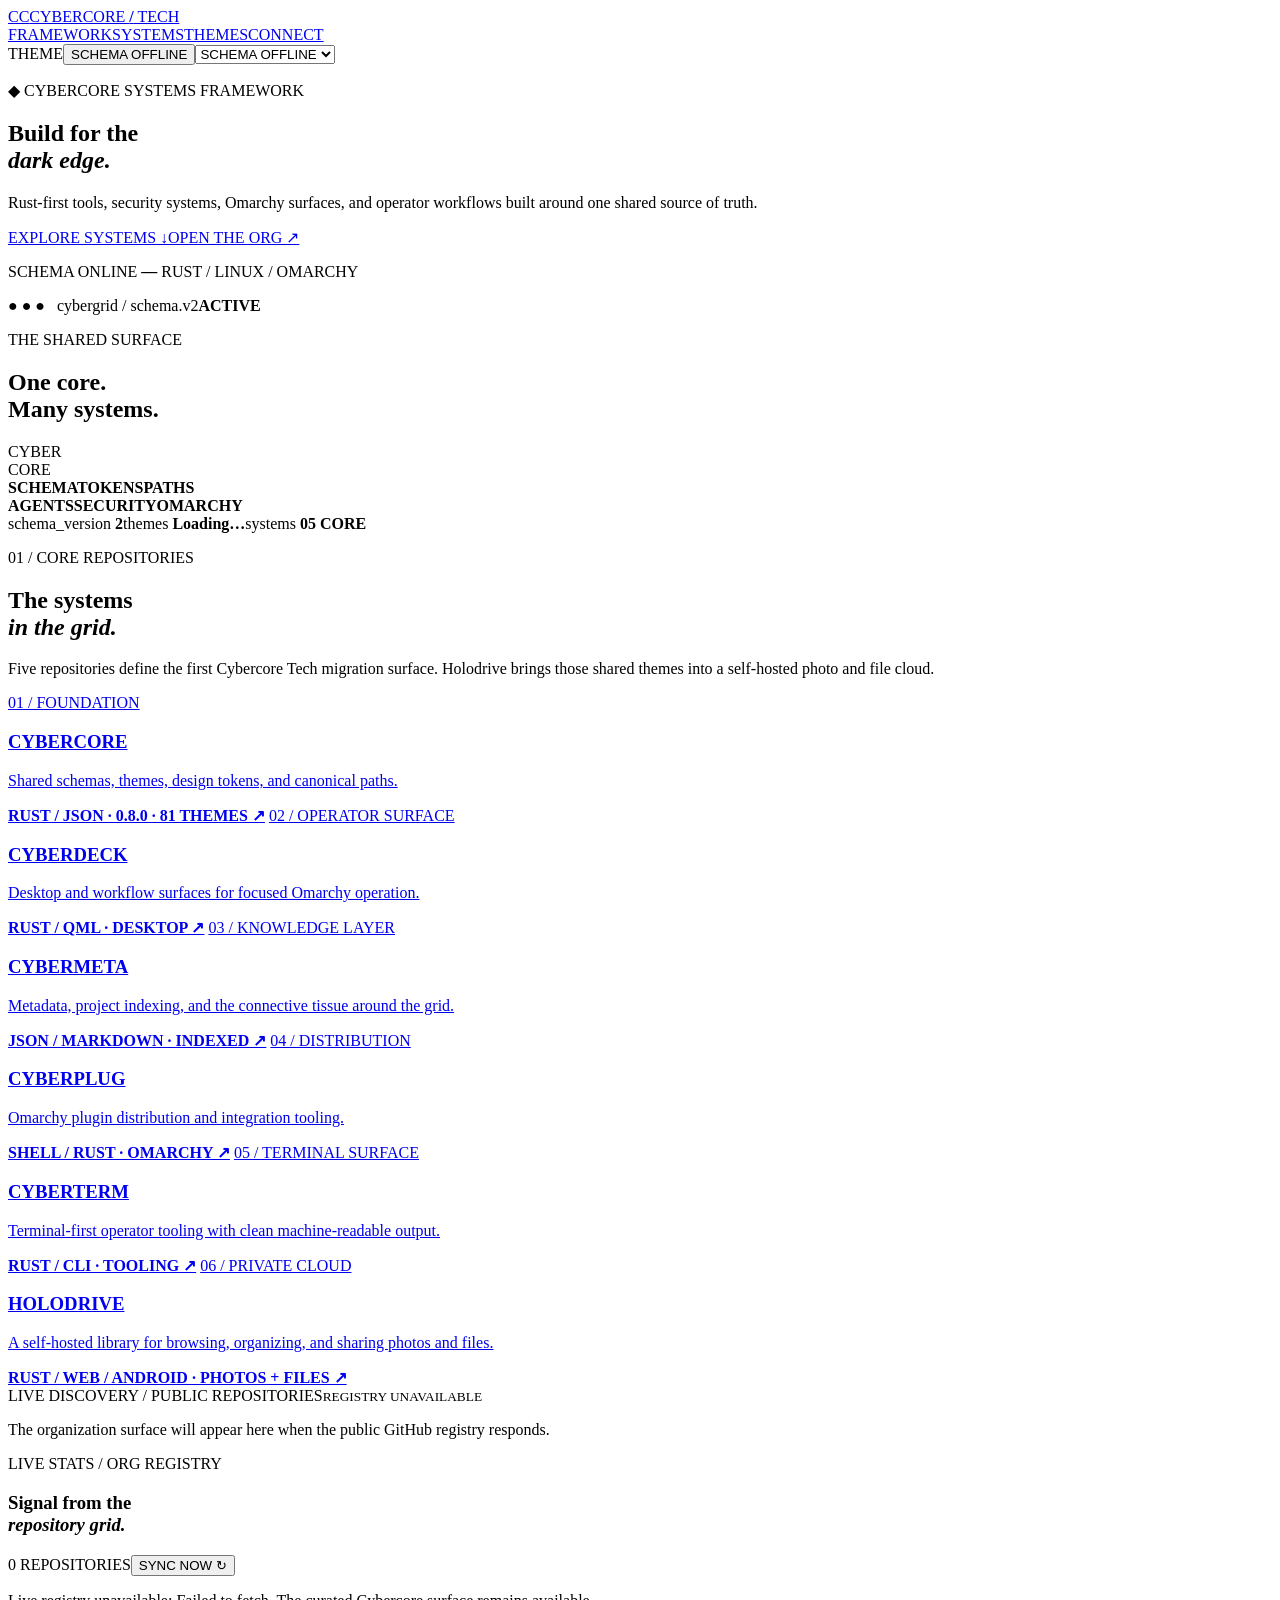
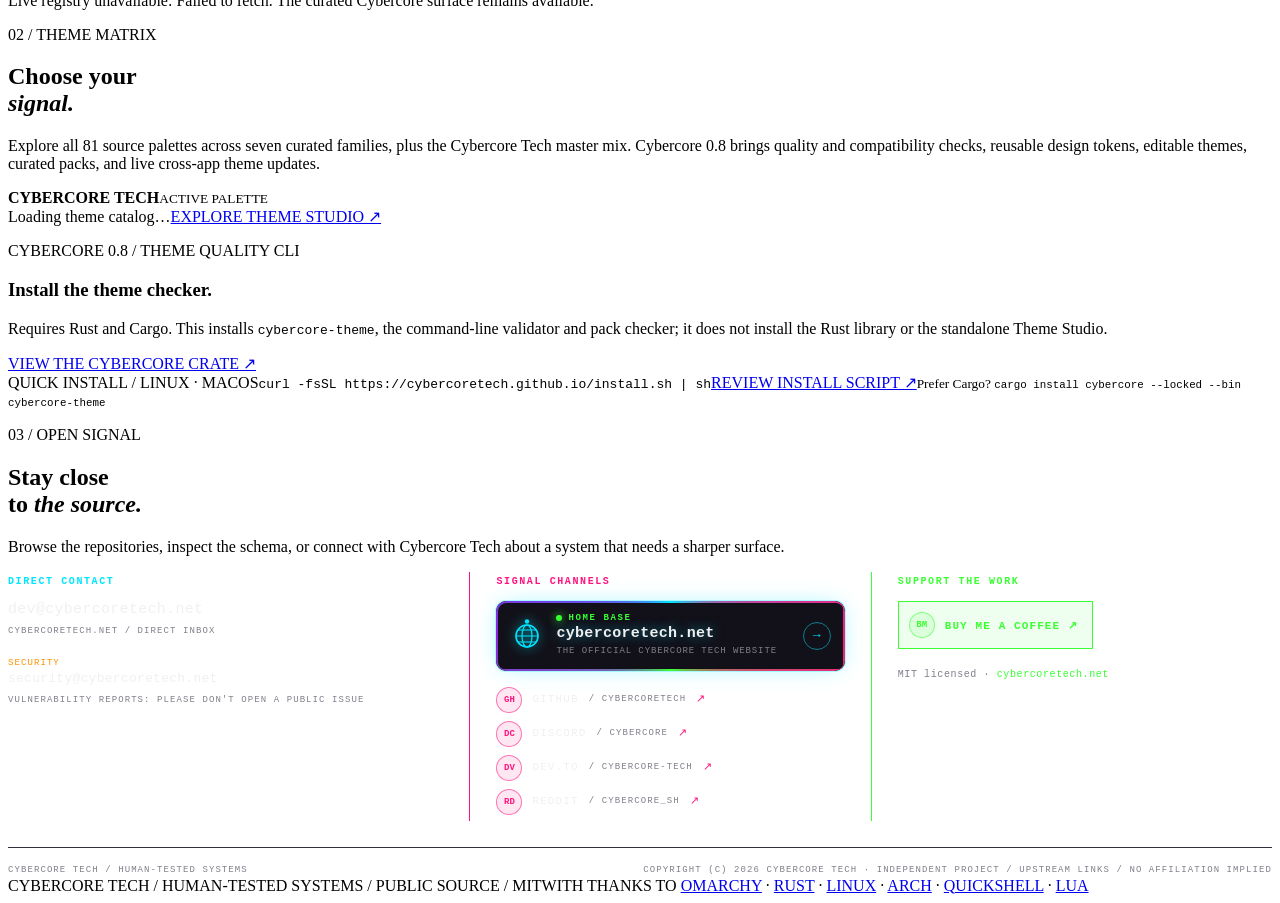
==== index.html @ abf35bf2 "fix: update landing page links for Cybercore org" ====
<!doctype html>
<html lang="en" data-theme="cybercore-tech">
<head>
  <meta charset="utf-8">
  <meta name="viewport" content="width=device-width,initial-scale=1">
  <meta name="description" content="Cybercore Tech — schema-driven systems for the dark edge.">
  <title>Cybercore Tech — Systems for the dark edge</title>
  <link rel="stylesheet" href="styles.css">
</head>
<body>
  <header class="site-header">
    <a class="brand" href="#top" data-brand-phase="0" aria-label="Cybercore Tech home"><span class="brand-emblem">CC</span><span class="brand-name">CYBERCORE <b>/</b> TECH</span></a>
    <nav class="main-nav" aria-label="Primary navigation"><a href="#framework">FRAMEWORK</a><a href="#systems">SYSTEMS</a><a href="#themes">THEMES</a><a href="#connect">CONNECT</a></nav>
    <div class="theme-picker"><span class="theme-label">THEME</span><button id="themeButton" class="theme-button" type="button" aria-haspopup="listbox" aria-expanded="false" aria-controls="themeMenu">LOADING THEMES…</button><div id="themeMenu" class="theme-menu" role="listbox" aria-label="Choose a Cybercore theme" hidden></div><select id="themeSelect" aria-hidden="true" tabindex="-1"><option>LOADING THEMES…</option></select></div>
  </header>

  <main id="top">
    <section class="hero" id="framework">
      <div class="hero-copy"><p class="eyebrow">◆ CYBERCORE SYSTEMS FRAMEWORK</p><h1>Build for the<br><em>dark edge.</em></h1><p class="lede">Rust-first tools, security systems, Omarchy surfaces, and operator workflows built around one shared source of truth.</p><div class="actions"><a class="button primary" href="#systems">EXPLORE SYSTEMS ↓</a><a class="button" href="https://github.com/cybercoretech" target="_blank" rel="noreferrer">OPEN THE ORG ↗</a></div><p class="signal"><i></i> SCHEMA ONLINE <b>—</b> RUST / LINUX / OMARCHY</p></div>
      <div class="console"><div class="console-head"><span>● ● ● &nbsp; cybergrid / schema.v2</span><strong>ACTIVE</strong></div><div class="console-body"><p class="console-kicker">THE SHARED SURFACE</p><h2>One core.<br><span>Many systems.</span></h2><div class="graph"><div class="core">CYBER<br>CORE</div><div class="nodes"><b>SCHEMA</b><b>TOKENS</b><b>PATHS</b></div><div class="nodes pink"><b>AGENTS</b><b>SECURITY</b><b>OMARCHY</b></div></div><div class="console-foot"><span>schema_version <b id="schemaVersion">2</b></span><span>themes <b id="themeCount">Loading…</b></span><span>systems <b>05 CORE</b></span></div></div></div>
    </section>

    <section class="section" id="systems"><div class="section-head"><p class="eyebrow">01 / CORE REPOSITORIES</p><h2>The systems<br><em>in the grid.</em></h2><p>Five repositories define the first Cybercore Tech migration surface. Holodrive brings those shared themes into a self-hosted photo and file cloud.</p></div><div class="repo-grid">
      <a class="repo cyan" href="https://github.com/cybercoretech/cybercore" target="_blank" rel="noreferrer"><span>01 / FOUNDATION</span><h3>CYBERCORE</h3><p>Shared schemas, themes, design tokens, and canonical paths.</p><b>RUST / JSON · 0.8.0 · 81 THEMES ↗</b></a>
      <a class="repo pink" href="https://github.com/cybercoretech/cyberdeck" target="_blank" rel="noreferrer"><span>02 / OPERATOR SURFACE</span><h3>CYBERDECK</h3><p>Desktop and workflow surfaces for focused Omarchy operation.</p><b>RUST / QML · DESKTOP ↗</b></a>
      <a class="repo acid" href="https://github.com/cybercoretech/cybermeta" target="_blank" rel="noreferrer"><span>03 / KNOWLEDGE LAYER</span><h3>CYBERMETA</h3><p>Metadata, project indexing, and the connective tissue around the grid.</p><b>JSON / MARKDOWN · INDEXED ↗</b></a>
      <a class="repo orange" href="https://github.com/cybercoretech/cyberplug" target="_blank" rel="noreferrer"><span>04 / DISTRIBUTION</span><h3>CYBERPLUG</h3><p>Omarchy plugin distribution and integration tooling.</p><b>SHELL / RUST · OMARCHY ↗</b></a>
      <a class="repo purple" href="https://github.com/cybercoretech/cyberterm" target="_blank" rel="noreferrer"><span>05 / TERMINAL SURFACE</span><h3>CYBERTERM</h3><p>Terminal-first operator tooling with clean machine-readable output.</p><b>RUST / CLI · TOOLING ↗</b></a>
      <a class="repo cyan" href="holodrive/"><span>06 / PRIVATE CLOUD</span><h3>HOLODRIVE</h3><p>A self-hosted library for browsing, organizing, and sharing photos and files.</p><b>RUST / WEB / ANDROID · PHOTOS + FILES ↗</b></a>
    </div><div class="discovered-wrap"><div class="live-title"><span><i class="live-dot"></i> LIVE DISCOVERY / PUBLIC REPOSITORIES</span><small id="repoSyncStatus">WAITING FOR FIRST SYNC</small></div><div class="discovered-grid" id="discoveredRepos"><p class="live-empty">The organization surface will appear here when the public GitHub registry responds.</p></div></div><div class="live-stats-panel"><div class="live-panel-head"><div><p class="eyebrow">LIVE STATS / ORG REGISTRY</p><h3>Signal from the<br><em>repository grid.</em></h3></div><div class="live-actions"><span id="repoCount">0 REPOSITORIES</span><button id="refreshRepos" type="button">SYNC NOW ↻</button></div></div><div class="live-stat-grid" id="liveStats"><p class="live-empty">Connecting to the Cybercore Tech repository registry…</p></div></div></section>

    <section class="section theme-section" id="themes"><div class="section-head"><p class="eyebrow">02 / THEME MATRIX</p><h2>Choose your<br><em>signal.</em></h2><p>Explore all 81 source palettes across seven curated families, plus the Cybercore Tech master mix. Cybercore 0.8 brings quality and compatibility checks, reusable design tokens, editable themes, curated packs, and live cross-app theme updates.</p></div><div class="theme-panel"><div><strong id="activeTheme">CYBERCORE TECH</strong><small>ACTIVE PALETTE</small></div><div class="swatches" id="swatches"></div><span class="theme-count" id="themeSummary">Loading theme catalog…</span><a class="button" href="https://github.com/cybercoretech/cybercore/tree/main/theme-studio" target="_blank" rel="noreferrer">EXPLORE THEME STUDIO ↗</a></div><div class="install-panel"><div class="install-copy"><p class="eyebrow">CYBERCORE 0.8 / THEME QUALITY CLI</p><h3>Install the theme checker.</h3><p>Requires Rust and Cargo. This installs <code>cybercore-theme</code>, the command-line validator and pack checker; it does not install the Rust library or the standalone Theme Studio.</p><a href="https://crates.io/crates/cybercore" target="_blank" rel="noreferrer">VIEW THE CYBERCORE CRATE ↗</a></div><div class="install-command"><span>QUICK INSTALL / LINUX · MACOS</span><code>curl -fsSL https://cybercoretech.github.io/install.sh | sh</code><a href="install.sh">REVIEW INSTALL SCRIPT ↗</a><small>Prefer Cargo? <code>cargo install cybercore --locked --bin cybercore-theme</code></small></div></div></section>

    <section class="section connect" id="connect"><div><p class="eyebrow">03 / OPEN SIGNAL</p><h2>Stay close<br>to <em>the source.</em></h2><p>Browse the repositories, inspect the schema, or connect with Cybercore Tech about a system that needs a sharper surface.</p></div><cybercore-contact class="contact-block"><a href="mailto:dev@cybercoretech.net">dev@cybercoretech.net</a></cybercore-contact></section>
  </main>
  <footer><span>CYBERCORE TECH / HUMAN-TESTED SYSTEMS / PUBLIC SOURCE / MIT</span><span class="thanks-links">WITH THANKS TO <a href="https://omarchy.org/">OMARCHY</a> · <a href="https://www.rust-lang.org/">RUST</a> · <a href="https://www.kernel.org/">LINUX</a> · <a href="https://archlinux.org/">ARCH</a> · <a href="https://quickshell.org/">QUICKSHELL</a> · <a href="https://www.lua.org/">LUA</a></span></footer>
  <script src="app.js"></script>
  <script type="module" src="kit/contact.js"></script>
</body>
</html>
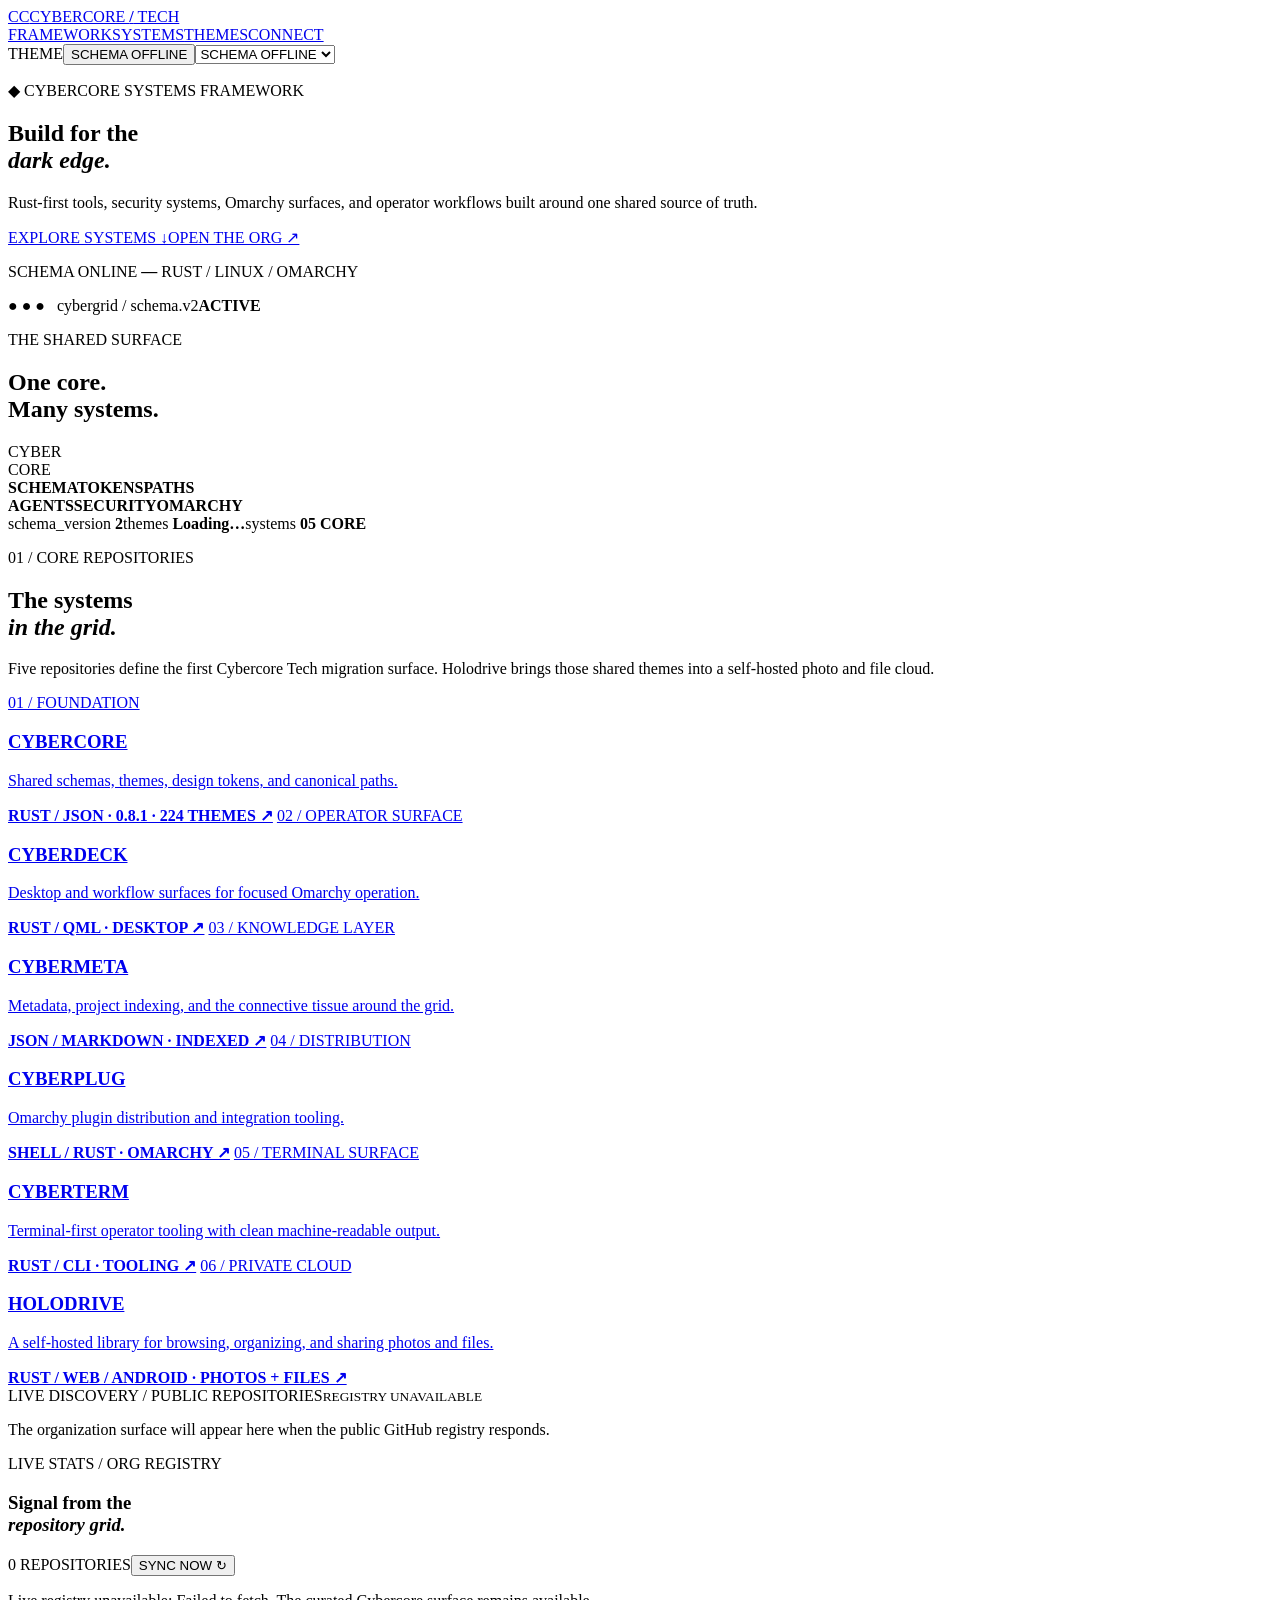
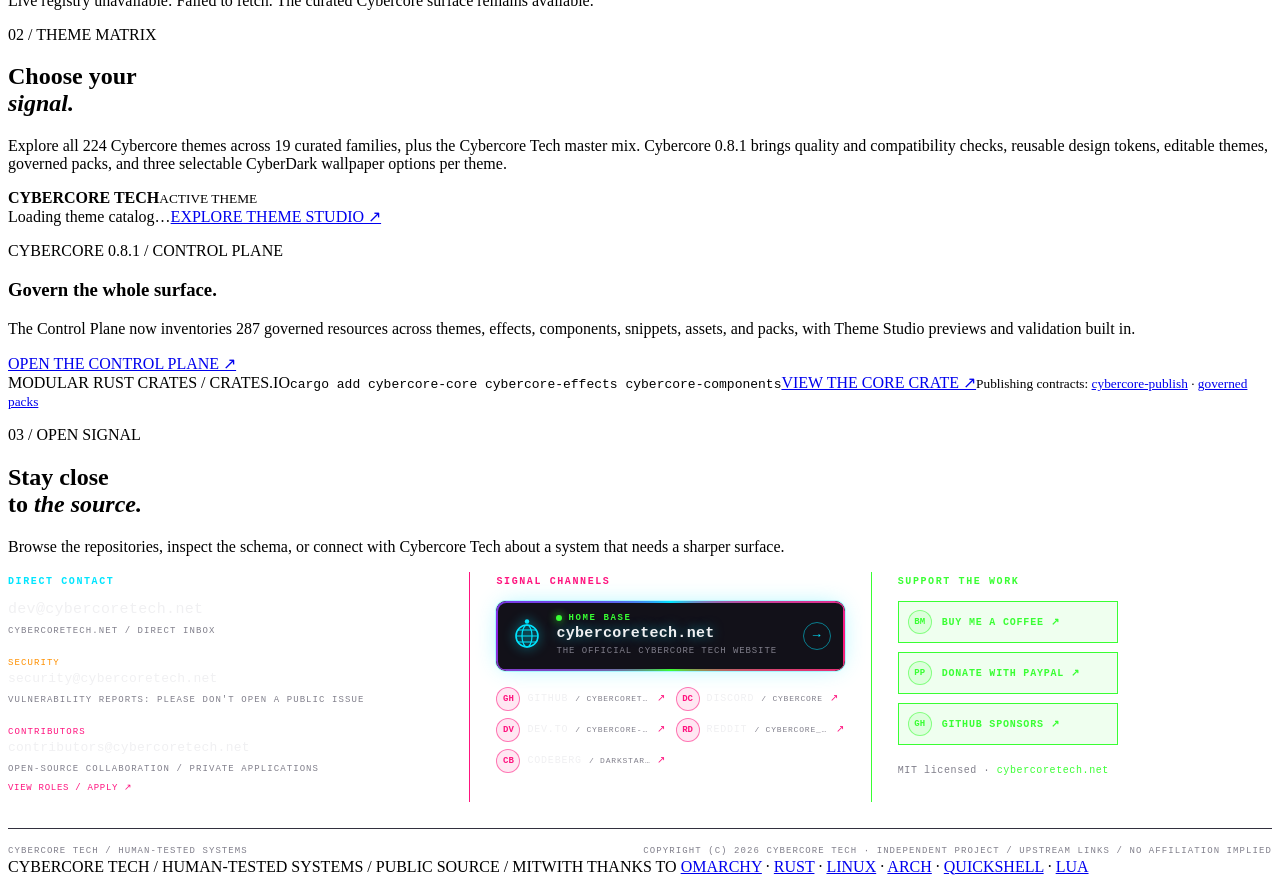
==== commit 63ca6070: "feat: publish 224-theme control plane registry Co-authored-by: Copilot <223556219+Copilot@github.com" ====
--- a/index.html
+++ b/index.html
@@ -21,7 +21,7 @@
     </section>
 
     <section class="section" id="systems"><div class="section-head"><p class="eyebrow">01 / CORE REPOSITORIES</p><h2>The systems<br><em>in the grid.</em></h2><p>Five repositories define the first Cybercore Tech migration surface. Holodrive brings those shared themes into a self-hosted photo and file cloud.</p></div><div class="repo-grid">
-      <a class="repo cyan" href="https://github.com/cybercoretech/cybercore" target="_blank" rel="noreferrer"><span>01 / FOUNDATION</span><h3>CYBERCORE</h3><p>Shared schemas, themes, design tokens, and canonical paths.</p><b>RUST / JSON · 0.8.0 · 81 THEMES ↗</b></a>
+      <a class="repo cyan" href="https://github.com/cybercoretech/cybercore" target="_blank" rel="noreferrer"><span>01 / FOUNDATION</span><h3>CYBERCORE</h3><p>Shared schemas, themes, design tokens, and canonical paths.</p><b>RUST / JSON · 0.8.1 · 224 THEMES ↗</b></a>
       <a class="repo pink" href="https://github.com/cybercoretech/cyberdeck" target="_blank" rel="noreferrer"><span>02 / OPERATOR SURFACE</span><h3>CYBERDECK</h3><p>Desktop and workflow surfaces for focused Omarchy operation.</p><b>RUST / QML · DESKTOP ↗</b></a>
       <a class="repo acid" href="https://github.com/cybercoretech/cybermeta" target="_blank" rel="noreferrer"><span>03 / KNOWLEDGE LAYER</span><h3>CYBERMETA</h3><p>Metadata, project indexing, and the connective tissue around the grid.</p><b>JSON / MARKDOWN · INDEXED ↗</b></a>
       <a class="repo orange" href="https://github.com/cybercoretech/cyberplug" target="_blank" rel="noreferrer"><span>04 / DISTRIBUTION</span><h3>CYBERPLUG</h3><p>Omarchy plugin distribution and integration tooling.</p><b>SHELL / RUST · OMARCHY ↗</b></a>
@@ -29,7 +29,7 @@
       <a class="repo cyan" href="holodrive/"><span>06 / PRIVATE CLOUD</span><h3>HOLODRIVE</h3><p>A self-hosted library for browsing, organizing, and sharing photos and files.</p><b>RUST / WEB / ANDROID · PHOTOS + FILES ↗</b></a>
     </div><div class="discovered-wrap"><div class="live-title"><span><i class="live-dot"></i> LIVE DISCOVERY / PUBLIC REPOSITORIES</span><small id="repoSyncStatus">WAITING FOR FIRST SYNC</small></div><div class="discovered-grid" id="discoveredRepos"><p class="live-empty">The organization surface will appear here when the public GitHub registry responds.</p></div></div><div class="live-stats-panel"><div class="live-panel-head"><div><p class="eyebrow">LIVE STATS / ORG REGISTRY</p><h3>Signal from the<br><em>repository grid.</em></h3></div><div class="live-actions"><span id="repoCount">0 REPOSITORIES</span><button id="refreshRepos" type="button">SYNC NOW ↻</button></div></div><div class="live-stat-grid" id="liveStats"><p class="live-empty">Connecting to the Cybercore Tech repository registry…</p></div></div></section>
 
-    <section class="section theme-section" id="themes"><div class="section-head"><p class="eyebrow">02 / THEME MATRIX</p><h2>Choose your<br><em>signal.</em></h2><p>Explore all 81 source palettes across seven curated families, plus the Cybercore Tech master mix. Cybercore 0.8 brings quality and compatibility checks, reusable design tokens, editable themes, curated packs, and live cross-app theme updates.</p></div><div class="theme-panel"><div><strong id="activeTheme">CYBERCORE TECH</strong><small>ACTIVE PALETTE</small></div><div class="swatches" id="swatches"></div><span class="theme-count" id="themeSummary">Loading theme catalog…</span><a class="button" href="https://github.com/cybercoretech/cybercore/tree/main/theme-studio" target="_blank" rel="noreferrer">EXPLORE THEME STUDIO ↗</a></div><div class="install-panel"><div class="install-copy"><p class="eyebrow">CYBERCORE 0.8 / THEME QUALITY CLI</p><h3>Install the theme checker.</h3><p>Requires Rust and Cargo. This installs <code>cybercore-theme</code>, the command-line validator and pack checker; it does not install the Rust library or the standalone Theme Studio.</p><a href="https://crates.io/crates/cybercore" target="_blank" rel="noreferrer">VIEW THE CYBERCORE CRATE ↗</a></div><div class="install-command"><span>QUICK INSTALL / LINUX · MACOS</span><code>curl -fsSL https://cybercoretech.github.io/install.sh | sh</code><a href="install.sh">REVIEW INSTALL SCRIPT ↗</a><small>Prefer Cargo? <code>cargo install cybercore --locked --bin cybercore-theme</code></small></div></div></section>
+    <section class="section theme-section" id="themes"><div class="section-head"><p class="eyebrow">02 / THEME MATRIX</p><h2>Choose your<br><em>signal.</em></h2><p>Explore all 224 Cybercore themes across 19 curated families, plus the Cybercore Tech master mix. Cybercore 0.8.1 brings quality and compatibility checks, reusable design tokens, editable themes, governed packs, and three selectable CyberDark wallpaper options per theme.</p></div><div class="theme-panel"><div><strong id="activeTheme">CYBERCORE TECH</strong><small>ACTIVE THEME</small></div><div class="swatches" id="swatches"></div><span class="theme-count" id="themeSummary">Loading theme catalog…</span><a class="button" href="https://github.com/cybercoretech/cybercore/tree/main/theme-studio" target="_blank" rel="noreferrer">EXPLORE THEME STUDIO ↗</a></div><div class="install-panel"><div class="install-copy"><p class="eyebrow">CYBERCORE 0.8.1 / CONTROL PLANE</p><h3>Govern the whole surface.</h3><p>The Control Plane now inventories 287 governed resources across themes, effects, components, snippets, assets, and packs, with Theme Studio previews and validation built in.</p><a href="https://cybercoretech.github.io/cybercore/" target="_blank" rel="noreferrer">OPEN THE CONTROL PLANE ↗</a></div><div class="install-command"><span>MODULAR RUST CRATES / CRATES.IO</span><code>cargo add cybercore-core cybercore-effects cybercore-components</code><a href="https://crates.io/crates/cybercore-core">VIEW THE CORE CRATE ↗</a><small>Publishing contracts: <a href="https://crates.io/crates/cybercore-publish">cybercore-publish</a> · <a href="https://github.com/cybercoretech/cybercore/tree/main/packs">governed packs</a></small></div></div></section>
 
     <section class="section connect" id="connect"><div><p class="eyebrow">03 / OPEN SIGNAL</p><h2>Stay close<br>to <em>the source.</em></h2><p>Browse the repositories, inspect the schema, or connect with Cybercore Tech about a system that needs a sharper surface.</p></div><cybercore-contact class="contact-block"><a href="mailto:dev@cybercoretech.net">dev@cybercoretech.net</a></cybercore-contact></section>
   </main>
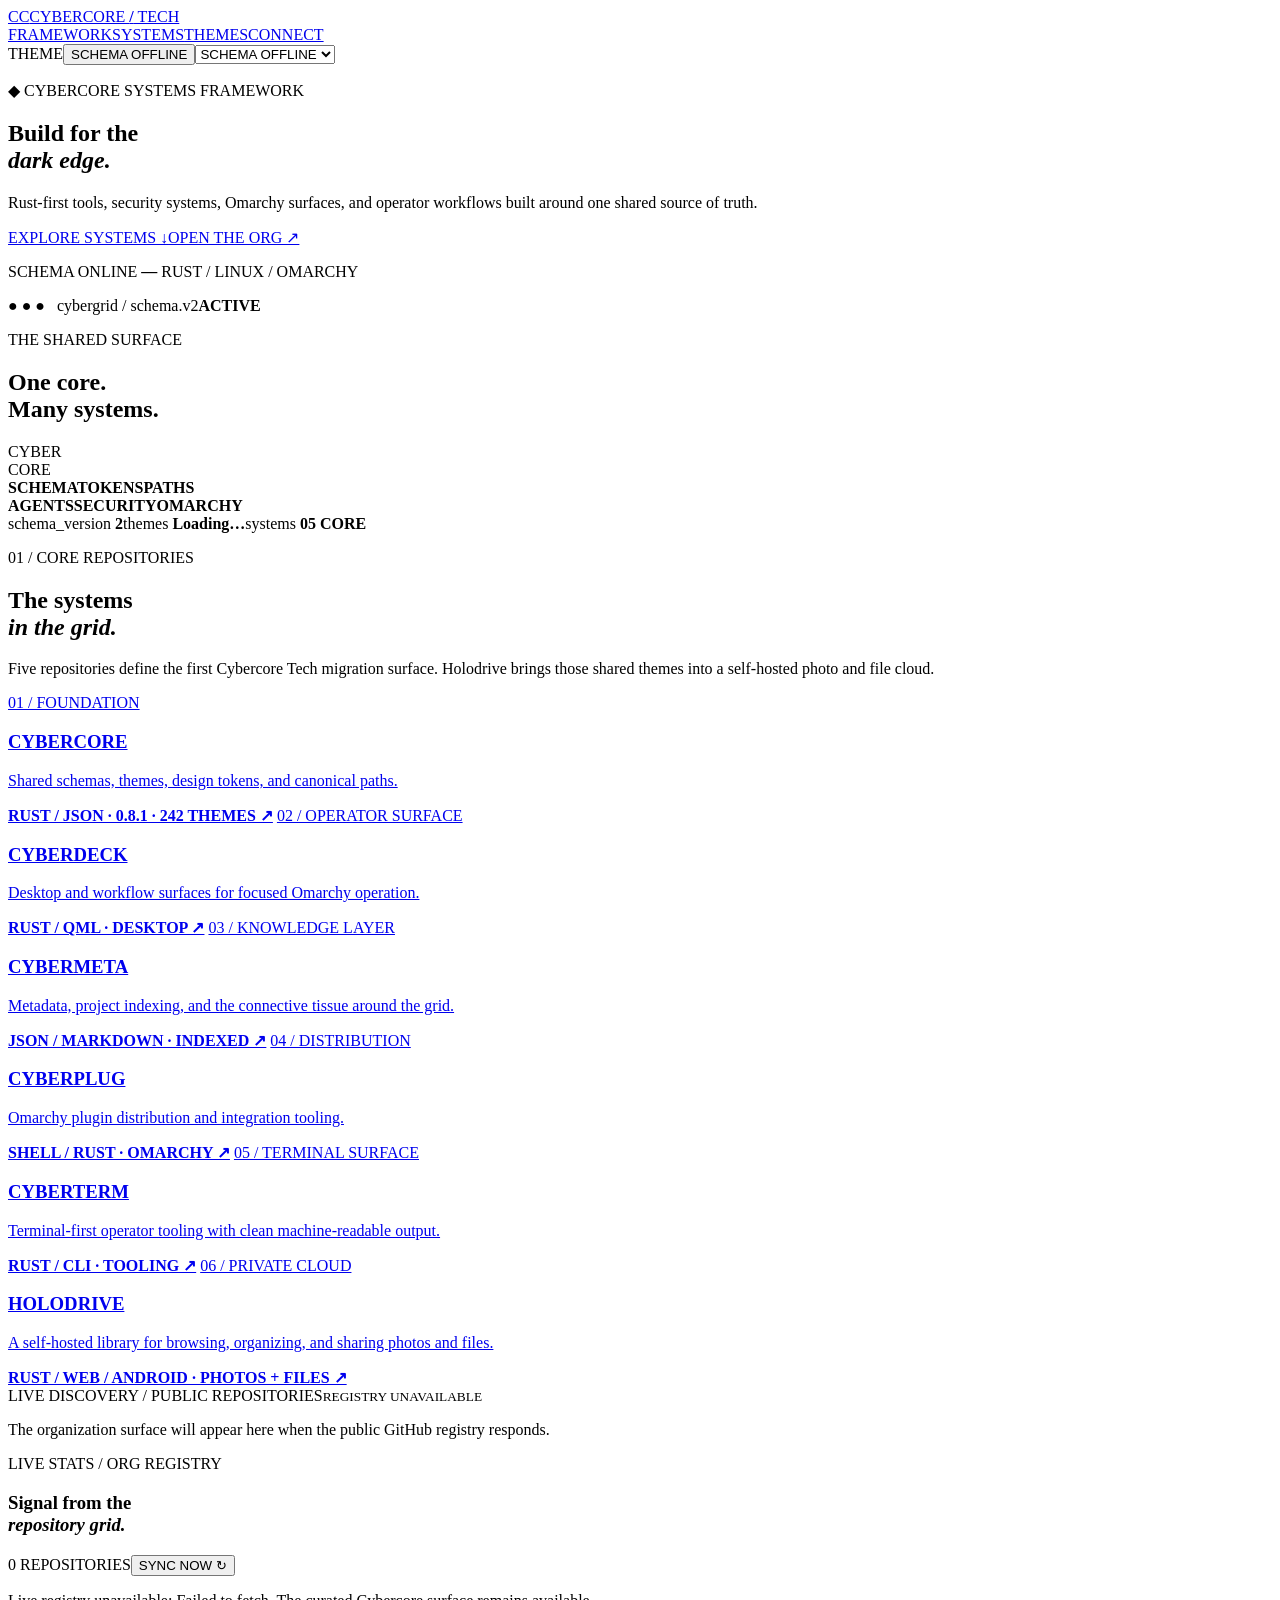
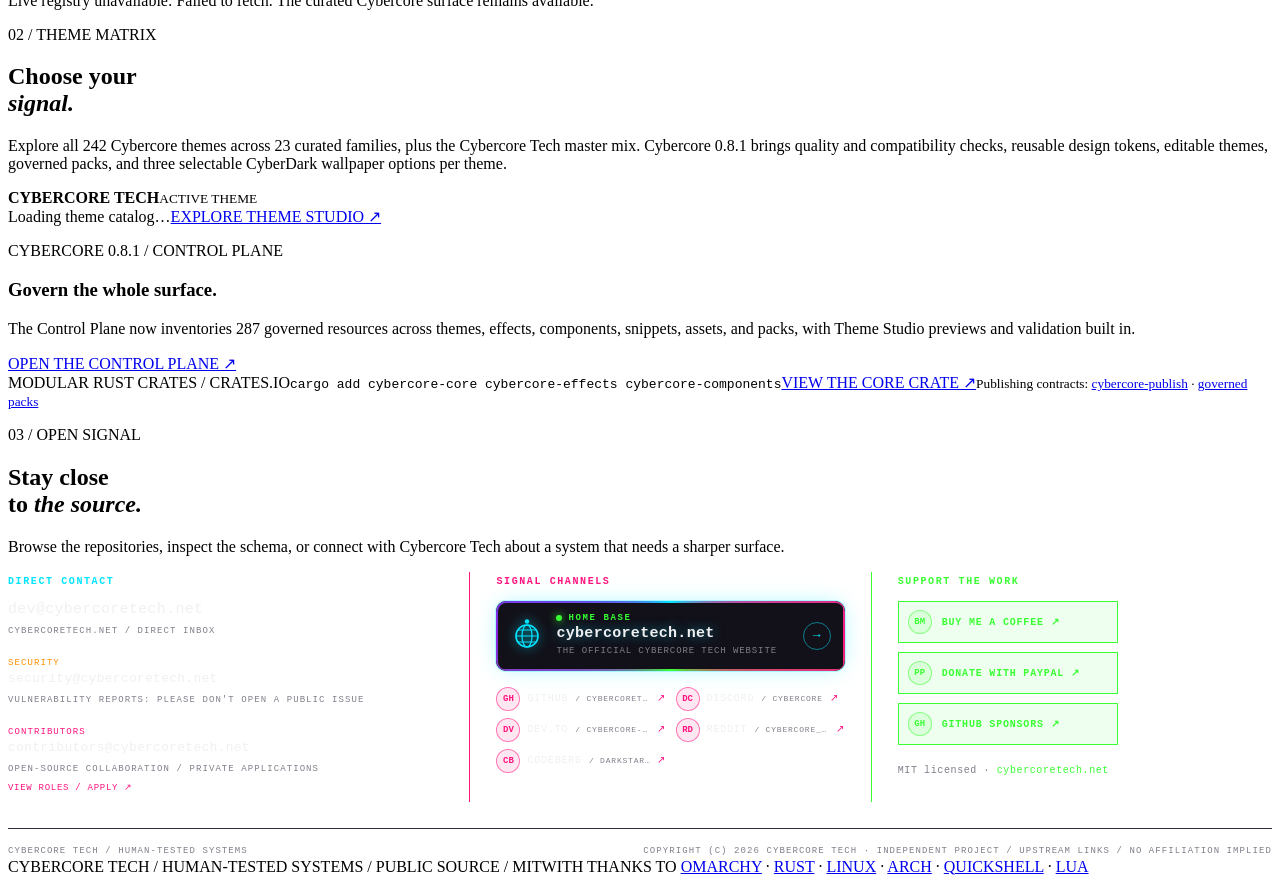
==== commit 8bd6b657: "feat: add dystopian and cyborg themes Co-authored-by: Copilot <223556219+Copilot@github.com>" ====
--- a/index.html
+++ b/index.html
@@ -21,7 +21,7 @@
     </section>
 
     <section class="section" id="systems"><div class="section-head"><p class="eyebrow">01 / CORE REPOSITORIES</p><h2>The systems<br><em>in the grid.</em></h2><p>Five repositories define the first Cybercore Tech migration surface. Holodrive brings those shared themes into a self-hosted photo and file cloud.</p></div><div class="repo-grid">
-      <a class="repo cyan" href="https://github.com/cybercoretech/cybercore" target="_blank" rel="noreferrer"><span>01 / FOUNDATION</span><h3>CYBERCORE</h3><p>Shared schemas, themes, design tokens, and canonical paths.</p><b>RUST / JSON · 0.8.1 · 224 THEMES ↗</b></a>
+      <a class="repo cyan" href="https://github.com/cybercoretech/cybercore" target="_blank" rel="noreferrer"><span>01 / FOUNDATION</span><h3>CYBERCORE</h3><p>Shared schemas, themes, design tokens, and canonical paths.</p><b>RUST / JSON · 0.8.1 · 242 THEMES ↗</b></a>
       <a class="repo pink" href="https://github.com/cybercoretech/cyberdeck" target="_blank" rel="noreferrer"><span>02 / OPERATOR SURFACE</span><h3>CYBERDECK</h3><p>Desktop and workflow surfaces for focused Omarchy operation.</p><b>RUST / QML · DESKTOP ↗</b></a>
       <a class="repo acid" href="https://github.com/cybercoretech/cybermeta" target="_blank" rel="noreferrer"><span>03 / KNOWLEDGE LAYER</span><h3>CYBERMETA</h3><p>Metadata, project indexing, and the connective tissue around the grid.</p><b>JSON / MARKDOWN · INDEXED ↗</b></a>
       <a class="repo orange" href="https://github.com/cybercoretech/cyberplug" target="_blank" rel="noreferrer"><span>04 / DISTRIBUTION</span><h3>CYBERPLUG</h3><p>Omarchy plugin distribution and integration tooling.</p><b>SHELL / RUST · OMARCHY ↗</b></a>
@@ -29,7 +29,7 @@
       <a class="repo cyan" href="holodrive/"><span>06 / PRIVATE CLOUD</span><h3>HOLODRIVE</h3><p>A self-hosted library for browsing, organizing, and sharing photos and files.</p><b>RUST / WEB / ANDROID · PHOTOS + FILES ↗</b></a>
     </div><div class="discovered-wrap"><div class="live-title"><span><i class="live-dot"></i> LIVE DISCOVERY / PUBLIC REPOSITORIES</span><small id="repoSyncStatus">WAITING FOR FIRST SYNC</small></div><div class="discovered-grid" id="discoveredRepos"><p class="live-empty">The organization surface will appear here when the public GitHub registry responds.</p></div></div><div class="live-stats-panel"><div class="live-panel-head"><div><p class="eyebrow">LIVE STATS / ORG REGISTRY</p><h3>Signal from the<br><em>repository grid.</em></h3></div><div class="live-actions"><span id="repoCount">0 REPOSITORIES</span><button id="refreshRepos" type="button">SYNC NOW ↻</button></div></div><div class="live-stat-grid" id="liveStats"><p class="live-empty">Connecting to the Cybercore Tech repository registry…</p></div></div></section>
 
-    <section class="section theme-section" id="themes"><div class="section-head"><p class="eyebrow">02 / THEME MATRIX</p><h2>Choose your<br><em>signal.</em></h2><p>Explore all 224 Cybercore themes across 19 curated families, plus the Cybercore Tech master mix. Cybercore 0.8.1 brings quality and compatibility checks, reusable design tokens, editable themes, governed packs, and three selectable CyberDark wallpaper options per theme.</p></div><div class="theme-panel"><div><strong id="activeTheme">CYBERCORE TECH</strong><small>ACTIVE THEME</small></div><div class="swatches" id="swatches"></div><span class="theme-count" id="themeSummary">Loading theme catalog…</span><a class="button" href="https://github.com/cybercoretech/cybercore/tree/main/theme-studio" target="_blank" rel="noreferrer">EXPLORE THEME STUDIO ↗</a></div><div class="install-panel"><div class="install-copy"><p class="eyebrow">CYBERCORE 0.8.1 / CONTROL PLANE</p><h3>Govern the whole surface.</h3><p>The Control Plane now inventories 287 governed resources across themes, effects, components, snippets, assets, and packs, with Theme Studio previews and validation built in.</p><a href="https://cybercoretech.github.io/cybercore/" target="_blank" rel="noreferrer">OPEN THE CONTROL PLANE ↗</a></div><div class="install-command"><span>MODULAR RUST CRATES / CRATES.IO</span><code>cargo add cybercore-core cybercore-effects cybercore-components</code><a href="https://crates.io/crates/cybercore-core">VIEW THE CORE CRATE ↗</a><small>Publishing contracts: <a href="https://crates.io/crates/cybercore-publish">cybercore-publish</a> · <a href="https://github.com/cybercoretech/cybercore/tree/main/packs">governed packs</a></small></div></div></section>
+    <section class="section theme-section" id="themes"><div class="section-head"><p class="eyebrow">02 / THEME MATRIX</p><h2>Choose your<br><em>signal.</em></h2><p>Explore all 242 Cybercore themes across 23 curated families, plus the Cybercore Tech master mix. Cybercore 0.8.1 brings quality and compatibility checks, reusable design tokens, editable themes, governed packs, and three selectable CyberDark wallpaper options per theme.</p></div><div class="theme-panel"><div><strong id="activeTheme">CYBERCORE TECH</strong><small>ACTIVE THEME</small></div><div class="swatches" id="swatches"></div><span class="theme-count" id="themeSummary">Loading theme catalog…</span><a class="button" href="https://github.com/cybercoretech/cybercore/tree/main/theme-studio" target="_blank" rel="noreferrer">EXPLORE THEME STUDIO ↗</a></div><div class="install-panel"><div class="install-copy"><p class="eyebrow">CYBERCORE 0.8.1 / CONTROL PLANE</p><h3>Govern the whole surface.</h3><p>The Control Plane now inventories 287 governed resources across themes, effects, components, snippets, assets, and packs, with Theme Studio previews and validation built in.</p><a href="https://cybercoretech.github.io/cybercore/" target="_blank" rel="noreferrer">OPEN THE CONTROL PLANE ↗</a></div><div class="install-command"><span>MODULAR RUST CRATES / CRATES.IO</span><code>cargo add cybercore-core cybercore-effects cybercore-components</code><a href="https://crates.io/crates/cybercore-core">VIEW THE CORE CRATE ↗</a><small>Publishing contracts: <a href="https://crates.io/crates/cybercore-publish">cybercore-publish</a> · <a href="https://github.com/cybercoretech/cybercore/tree/main/packs">governed packs</a></small></div></div></section>
 
     <section class="section connect" id="connect"><div><p class="eyebrow">03 / OPEN SIGNAL</p><h2>Stay close<br>to <em>the source.</em></h2><p>Browse the repositories, inspect the schema, or connect with Cybercore Tech about a system that needs a sharper surface.</p></div><cybercore-contact class="contact-block"><a href="mailto:dev@cybercoretech.net">dev@cybercoretech.net</a></cybercore-contact></section>
   </main>
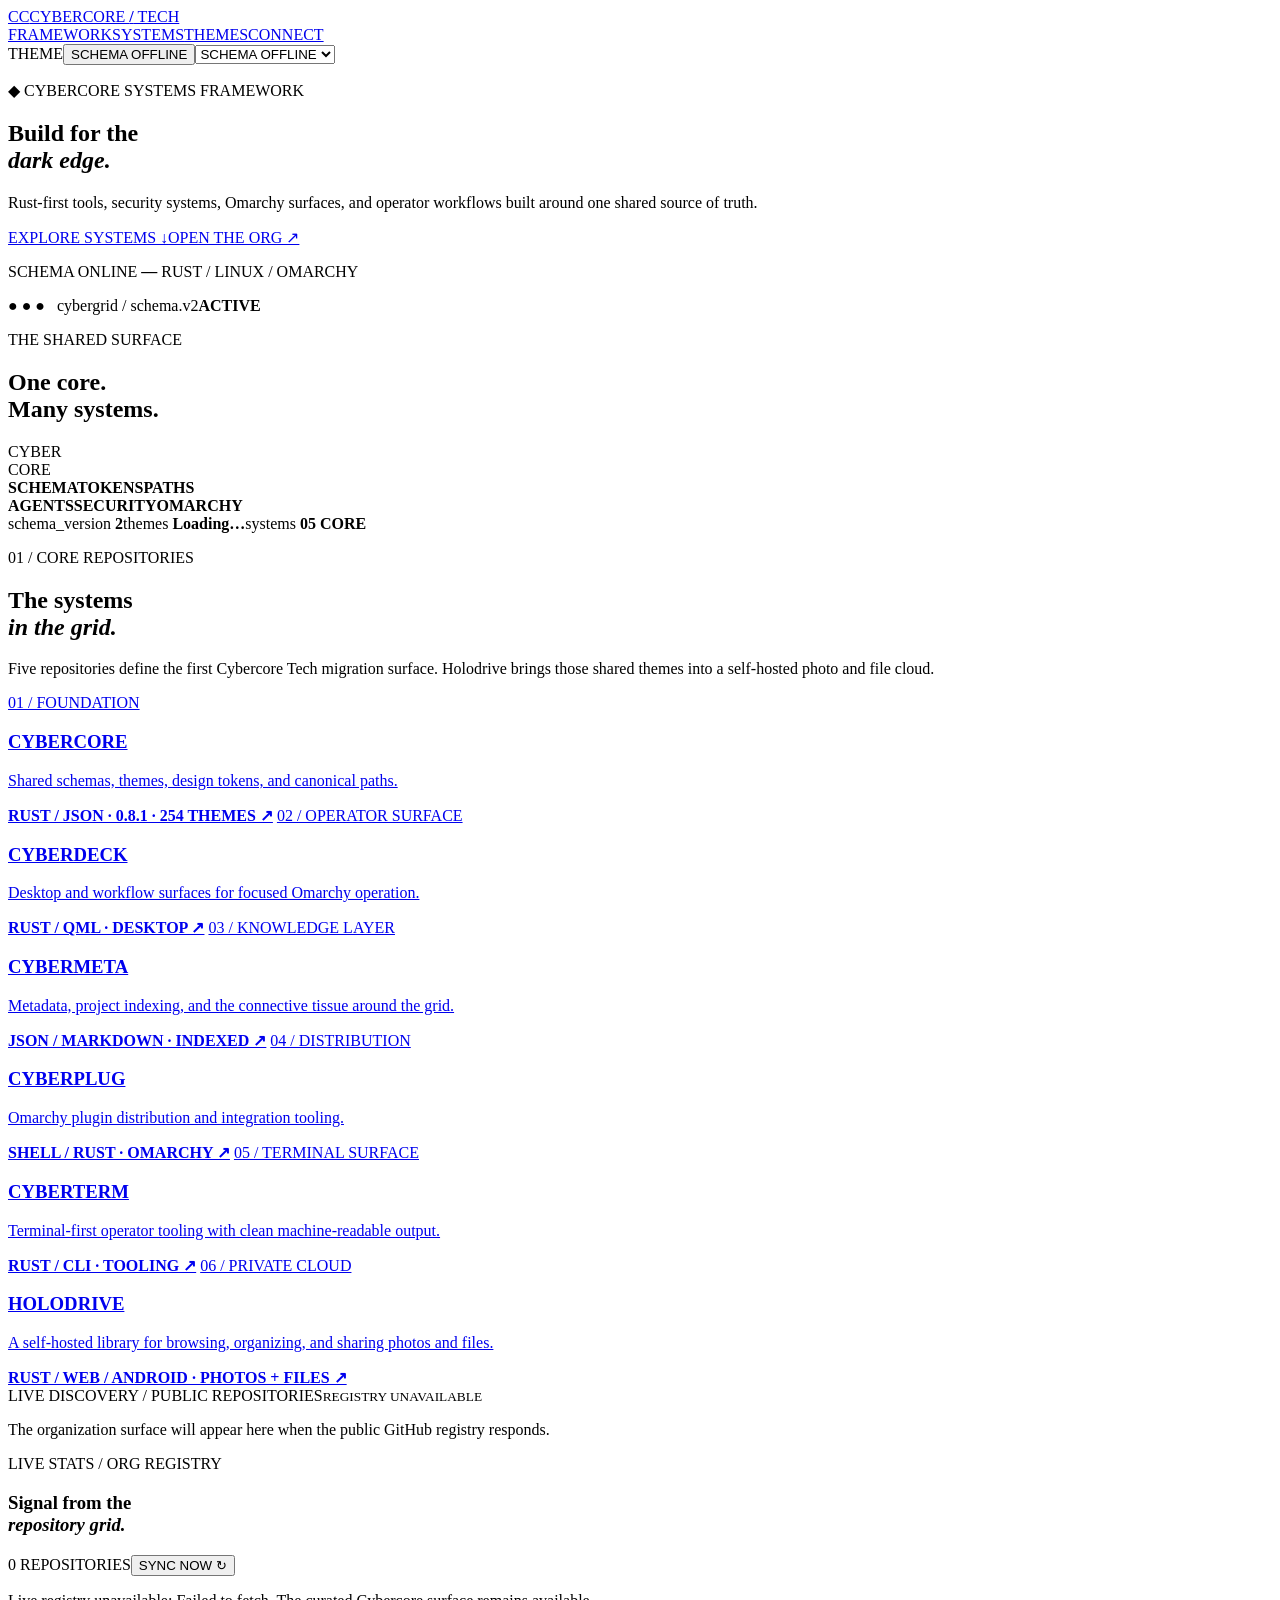
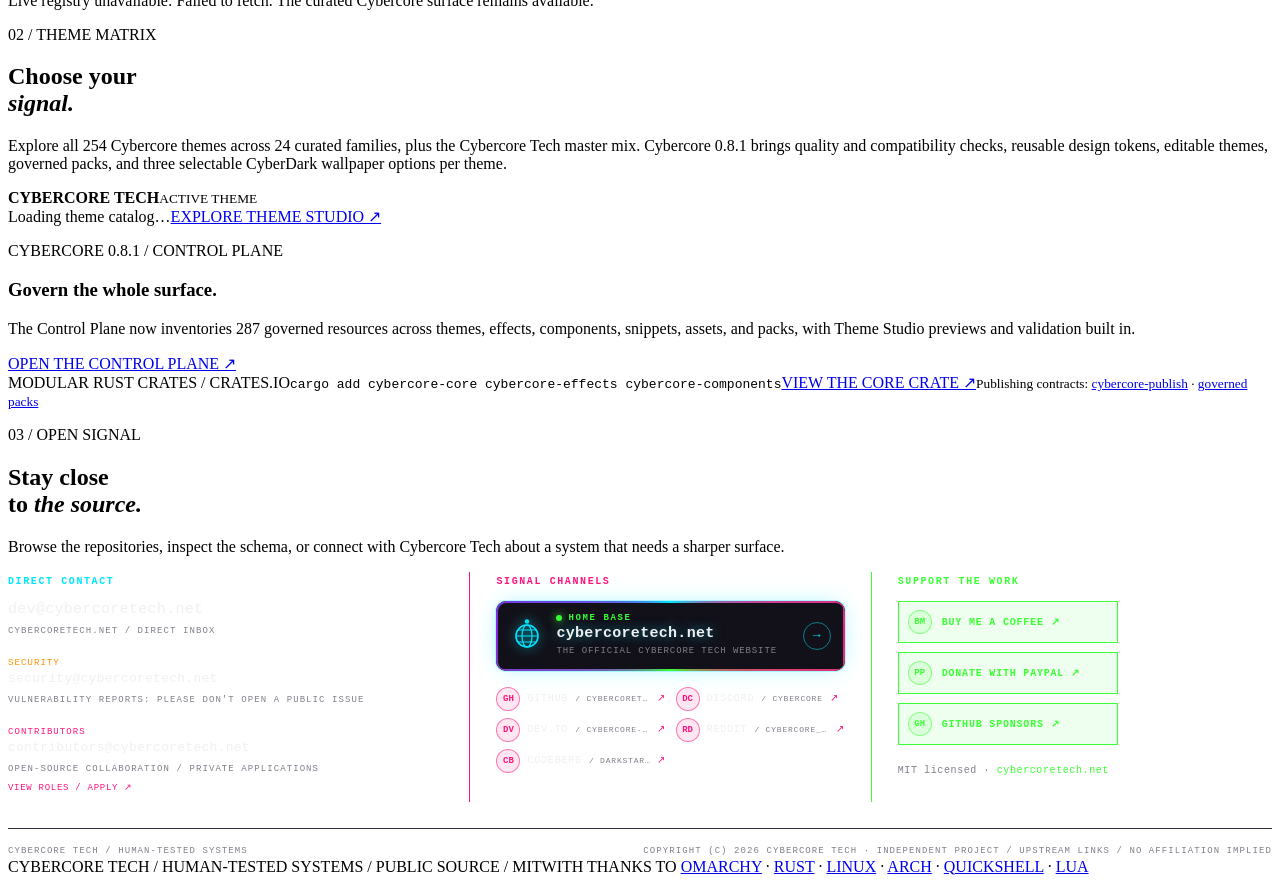
==== commit 48988a07: "docs: update theme matrix references Co-authored-by: Copilot <223556219+Copilot@github.com>" ====
--- a/index.html
+++ b/index.html
@@ -21,7 +21,7 @@
     </section>
 
     <section class="section" id="systems"><div class="section-head"><p class="eyebrow">01 / CORE REPOSITORIES</p><h2>The systems<br><em>in the grid.</em></h2><p>Five repositories define the first Cybercore Tech migration surface. Holodrive brings those shared themes into a self-hosted photo and file cloud.</p></div><div class="repo-grid">
-      <a class="repo cyan" href="https://github.com/cybercoretech/cybercore" target="_blank" rel="noreferrer"><span>01 / FOUNDATION</span><h3>CYBERCORE</h3><p>Shared schemas, themes, design tokens, and canonical paths.</p><b>RUST / JSON · 0.8.1 · 242 THEMES ↗</b></a>
+      <a class="repo cyan" href="https://github.com/cybercoretech/cybercore" target="_blank" rel="noreferrer"><span>01 / FOUNDATION</span><h3>CYBERCORE</h3><p>Shared schemas, themes, design tokens, and canonical paths.</p><b>RUST / JSON · 0.8.1 · 254 THEMES ↗</b></a>
       <a class="repo pink" href="https://github.com/cybercoretech/cyberdeck" target="_blank" rel="noreferrer"><span>02 / OPERATOR SURFACE</span><h3>CYBERDECK</h3><p>Desktop and workflow surfaces for focused Omarchy operation.</p><b>RUST / QML · DESKTOP ↗</b></a>
       <a class="repo acid" href="https://github.com/cybercoretech/cybermeta" target="_blank" rel="noreferrer"><span>03 / KNOWLEDGE LAYER</span><h3>CYBERMETA</h3><p>Metadata, project indexing, and the connective tissue around the grid.</p><b>JSON / MARKDOWN · INDEXED ↗</b></a>
       <a class="repo orange" href="https://github.com/cybercoretech/cyberplug" target="_blank" rel="noreferrer"><span>04 / DISTRIBUTION</span><h3>CYBERPLUG</h3><p>Omarchy plugin distribution and integration tooling.</p><b>SHELL / RUST · OMARCHY ↗</b></a>
@@ -29,7 +29,7 @@
       <a class="repo cyan" href="holodrive/"><span>06 / PRIVATE CLOUD</span><h3>HOLODRIVE</h3><p>A self-hosted library for browsing, organizing, and sharing photos and files.</p><b>RUST / WEB / ANDROID · PHOTOS + FILES ↗</b></a>
     </div><div class="discovered-wrap"><div class="live-title"><span><i class="live-dot"></i> LIVE DISCOVERY / PUBLIC REPOSITORIES</span><small id="repoSyncStatus">WAITING FOR FIRST SYNC</small></div><div class="discovered-grid" id="discoveredRepos"><p class="live-empty">The organization surface will appear here when the public GitHub registry responds.</p></div></div><div class="live-stats-panel"><div class="live-panel-head"><div><p class="eyebrow">LIVE STATS / ORG REGISTRY</p><h3>Signal from the<br><em>repository grid.</em></h3></div><div class="live-actions"><span id="repoCount">0 REPOSITORIES</span><button id="refreshRepos" type="button">SYNC NOW ↻</button></div></div><div class="live-stat-grid" id="liveStats"><p class="live-empty">Connecting to the Cybercore Tech repository registry…</p></div></div></section>
 
-    <section class="section theme-section" id="themes"><div class="section-head"><p class="eyebrow">02 / THEME MATRIX</p><h2>Choose your<br><em>signal.</em></h2><p>Explore all 242 Cybercore themes across 23 curated families, plus the Cybercore Tech master mix. Cybercore 0.8.1 brings quality and compatibility checks, reusable design tokens, editable themes, governed packs, and three selectable CyberDark wallpaper options per theme.</p></div><div class="theme-panel"><div><strong id="activeTheme">CYBERCORE TECH</strong><small>ACTIVE THEME</small></div><div class="swatches" id="swatches"></div><span class="theme-count" id="themeSummary">Loading theme catalog…</span><a class="button" href="https://github.com/cybercoretech/cybercore/tree/main/theme-studio" target="_blank" rel="noreferrer">EXPLORE THEME STUDIO ↗</a></div><div class="install-panel"><div class="install-copy"><p class="eyebrow">CYBERCORE 0.8.1 / CONTROL PLANE</p><h3>Govern the whole surface.</h3><p>The Control Plane now inventories 287 governed resources across themes, effects, components, snippets, assets, and packs, with Theme Studio previews and validation built in.</p><a href="https://cybercoretech.github.io/cybercore/" target="_blank" rel="noreferrer">OPEN THE CONTROL PLANE ↗</a></div><div class="install-command"><span>MODULAR RUST CRATES / CRATES.IO</span><code>cargo add cybercore-core cybercore-effects cybercore-components</code><a href="https://crates.io/crates/cybercore-core">VIEW THE CORE CRATE ↗</a><small>Publishing contracts: <a href="https://crates.io/crates/cybercore-publish">cybercore-publish</a> · <a href="https://github.com/cybercoretech/cybercore/tree/main/packs">governed packs</a></small></div></div></section>
+    <section class="section theme-section" id="themes"><div class="section-head"><p class="eyebrow">02 / THEME MATRIX</p><h2>Choose your<br><em>signal.</em></h2><p>Explore all 254 Cybercore themes across 24 curated families, plus the Cybercore Tech master mix. Cybercore 0.8.1 brings quality and compatibility checks, reusable design tokens, editable themes, governed packs, and three selectable CyberDark wallpaper options per theme.</p></div><div class="theme-panel"><div><strong id="activeTheme">CYBERCORE TECH</strong><small>ACTIVE THEME</small></div><div class="swatches" id="swatches"></div><span class="theme-count" id="themeSummary">Loading theme catalog…</span><a class="button" href="https://github.com/cybercoretech/cybercore/tree/main/theme-studio" target="_blank" rel="noreferrer">EXPLORE THEME STUDIO ↗</a></div><div class="install-panel"><div class="install-copy"><p class="eyebrow">CYBERCORE 0.8.1 / CONTROL PLANE</p><h3>Govern the whole surface.</h3><p>The Control Plane now inventories 287 governed resources across themes, effects, components, snippets, assets, and packs, with Theme Studio previews and validation built in.</p><a href="https://cybercoretech.github.io/cybercore/" target="_blank" rel="noreferrer">OPEN THE CONTROL PLANE ↗</a></div><div class="install-command"><span>MODULAR RUST CRATES / CRATES.IO</span><code>cargo add cybercore-core cybercore-effects cybercore-components</code><a href="https://crates.io/crates/cybercore-core">VIEW THE CORE CRATE ↗</a><small>Publishing contracts: <a href="https://crates.io/crates/cybercore-publish">cybercore-publish</a> · <a href="https://github.com/cybercoretech/cybercore/tree/main/packs">governed packs</a></small></div></div></section>
 
     <section class="section connect" id="connect"><div><p class="eyebrow">03 / OPEN SIGNAL</p><h2>Stay close<br>to <em>the source.</em></h2><p>Browse the repositories, inspect the schema, or connect with Cybercore Tech about a system that needs a sharper surface.</p></div><cybercore-contact class="contact-block"><a href="mailto:dev@cybercoretech.net">dev@cybercoretech.net</a></cybercore-contact></section>
   </main>
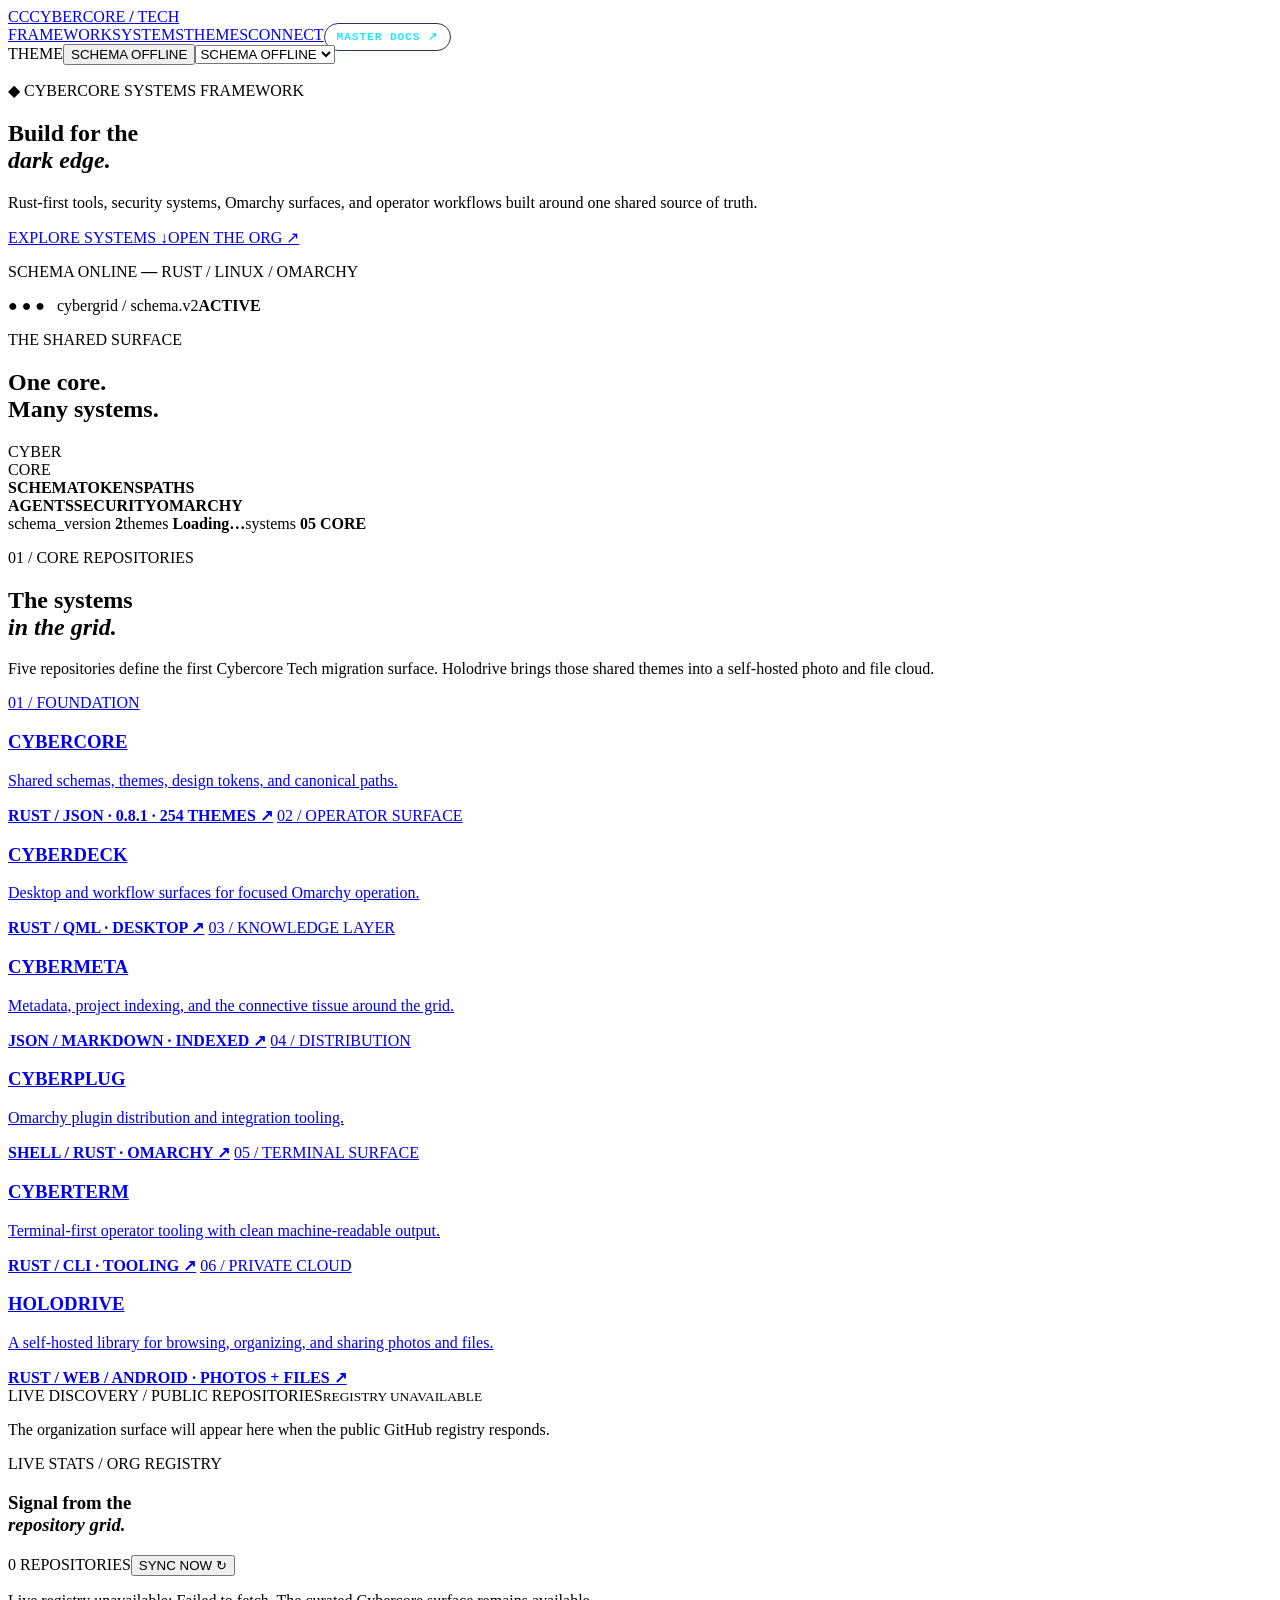
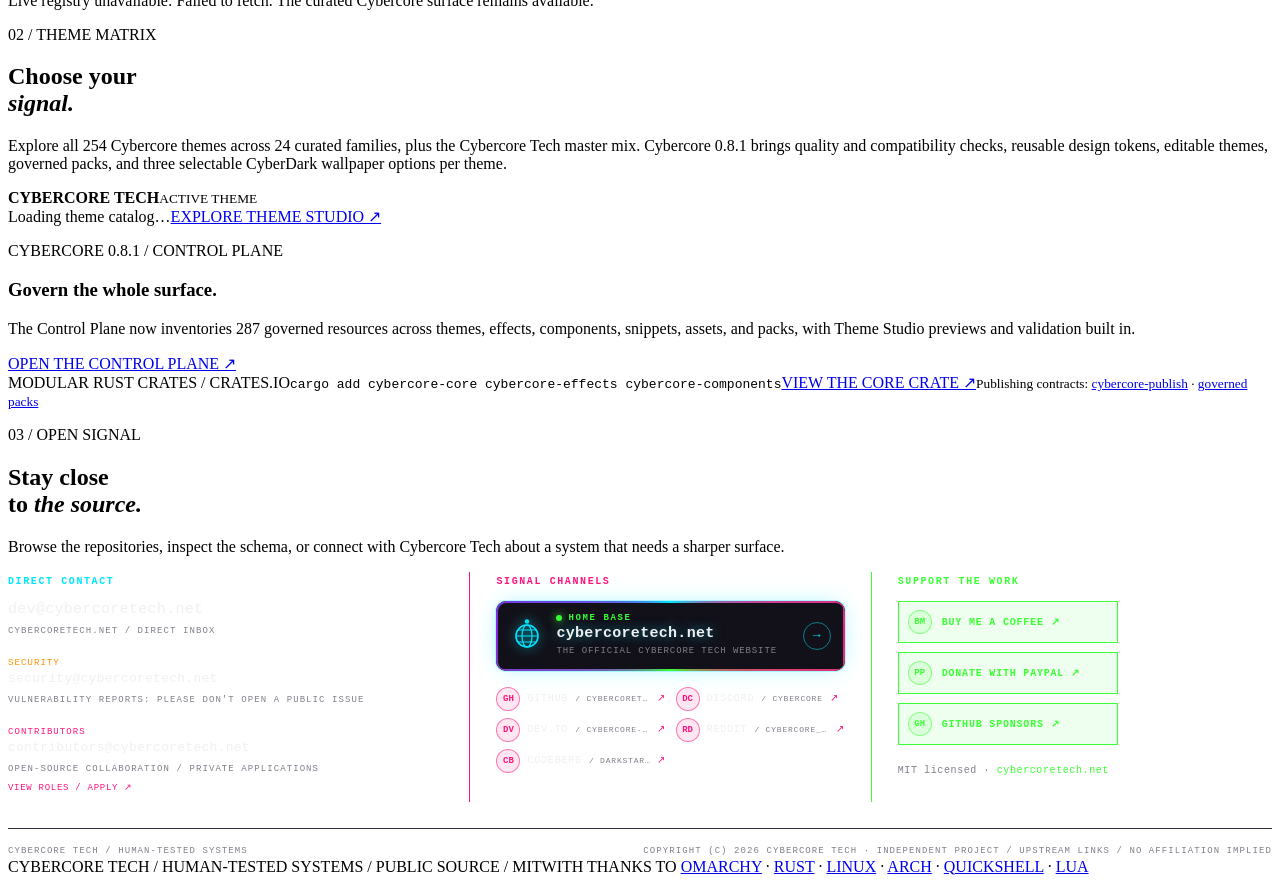
==== commit 40c862f6: "Add Cybercore master docs navigation" ====
--- a/index.html
+++ b/index.html
@@ -10,7 +10,7 @@
 <body>
   <header class="site-header">
     <a class="brand" href="#top" data-brand-phase="0" aria-label="Cybercore Tech home"><span class="brand-emblem">CC</span><span class="brand-name">CYBERCORE <b>/</b> TECH</span></a>
-    <nav class="main-nav" aria-label="Primary navigation"><a href="#framework">FRAMEWORK</a><a href="#systems">SYSTEMS</a><a href="#themes">THEMES</a><a href="#connect">CONNECT</a></nav>
+    <nav class="main-nav" aria-label="Primary navigation"><a href="#framework">FRAMEWORK</a><a href="#systems">SYSTEMS</a><a href="#themes">THEMES</a><a href="#connect">CONNECT</a><a data-cybercore-master-docs href="https://cybercoretech.github.io/cybercore/docs.html" style="color:#22e6ff;border:1px solid #263454;border-radius:999px;padding:7px 12px;text-decoration:none;font:600 .7rem ui-monospace,monospace;letter-spacing:.08em;white-space:nowrap">MASTER DOCS ↗</a></nav>
     <div class="theme-picker"><span class="theme-label">THEME</span><button id="themeButton" class="theme-button" type="button" aria-haspopup="listbox" aria-expanded="false" aria-controls="themeMenu">LOADING THEMES…</button><div id="themeMenu" class="theme-menu" role="listbox" aria-label="Choose a Cybercore theme" hidden></div><select id="themeSelect" aria-hidden="true" tabindex="-1"><option>LOADING THEMES…</option></select></div>
   </header>
 
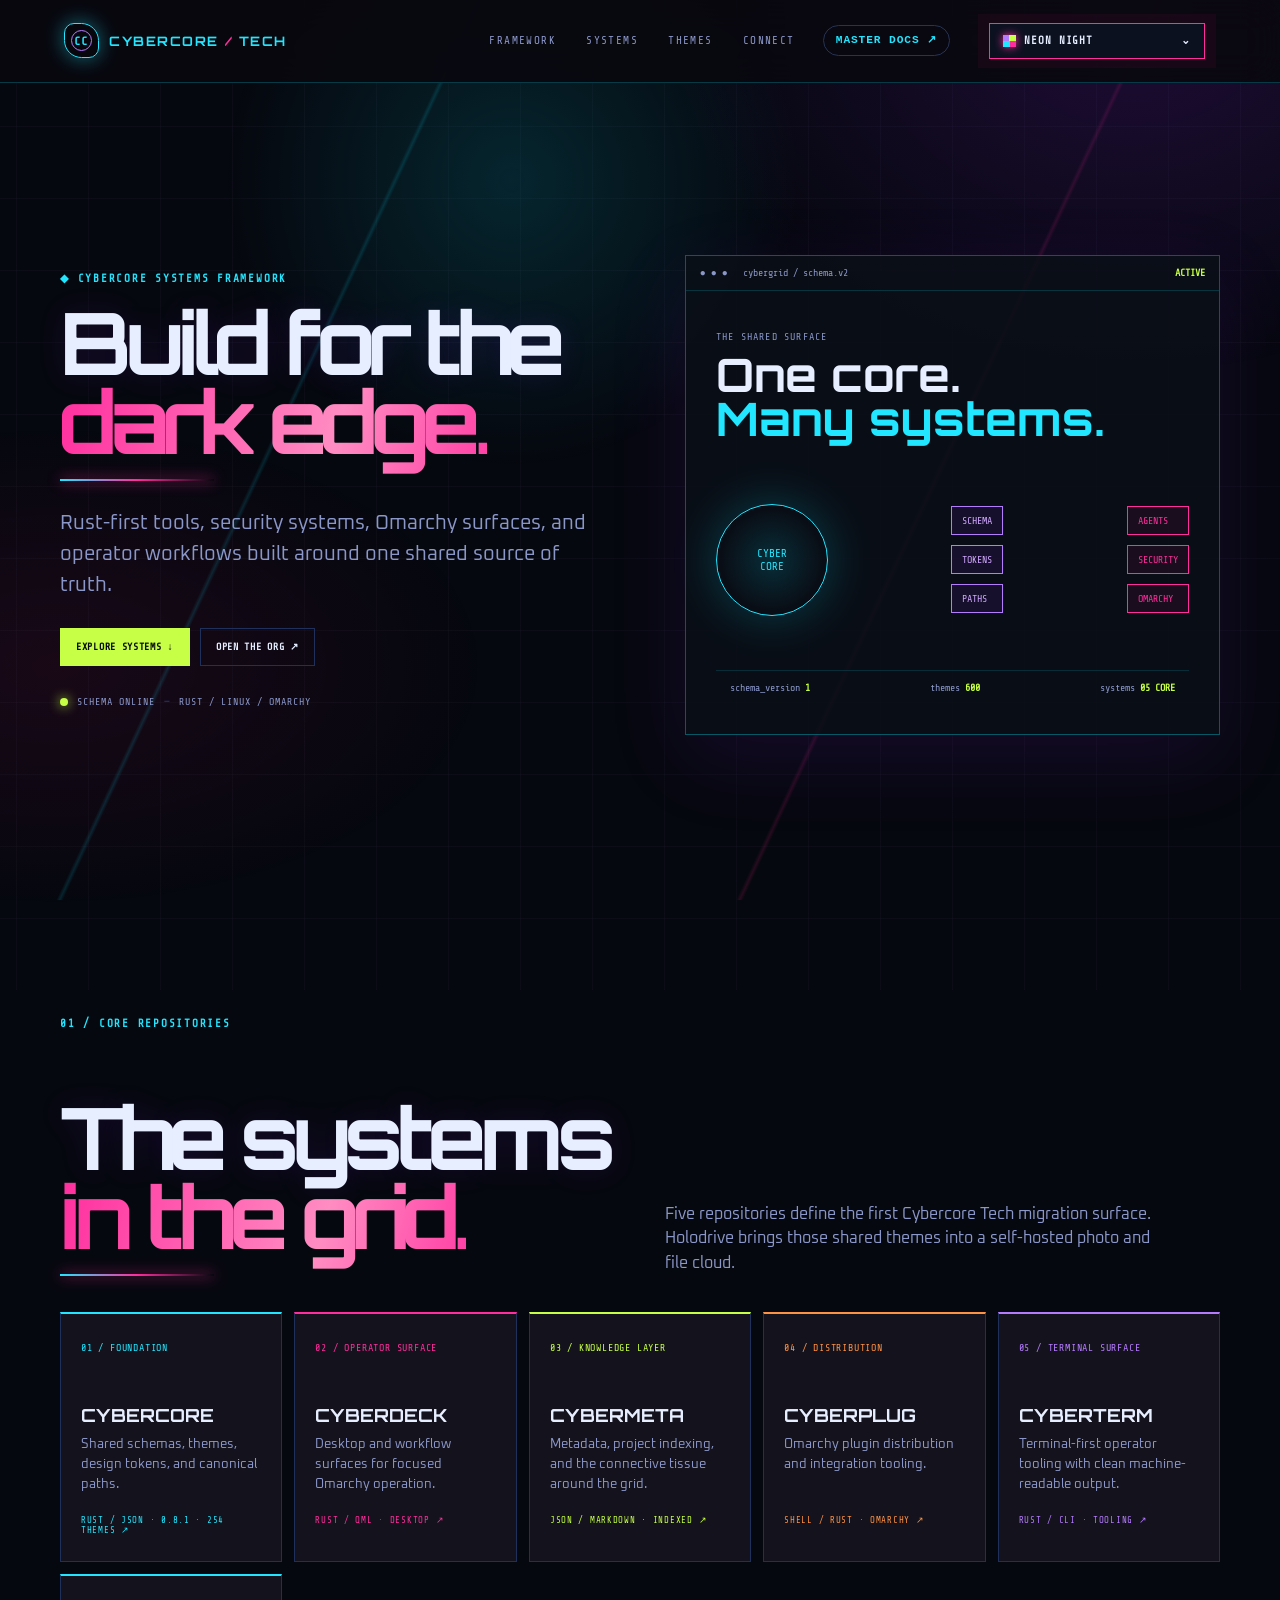
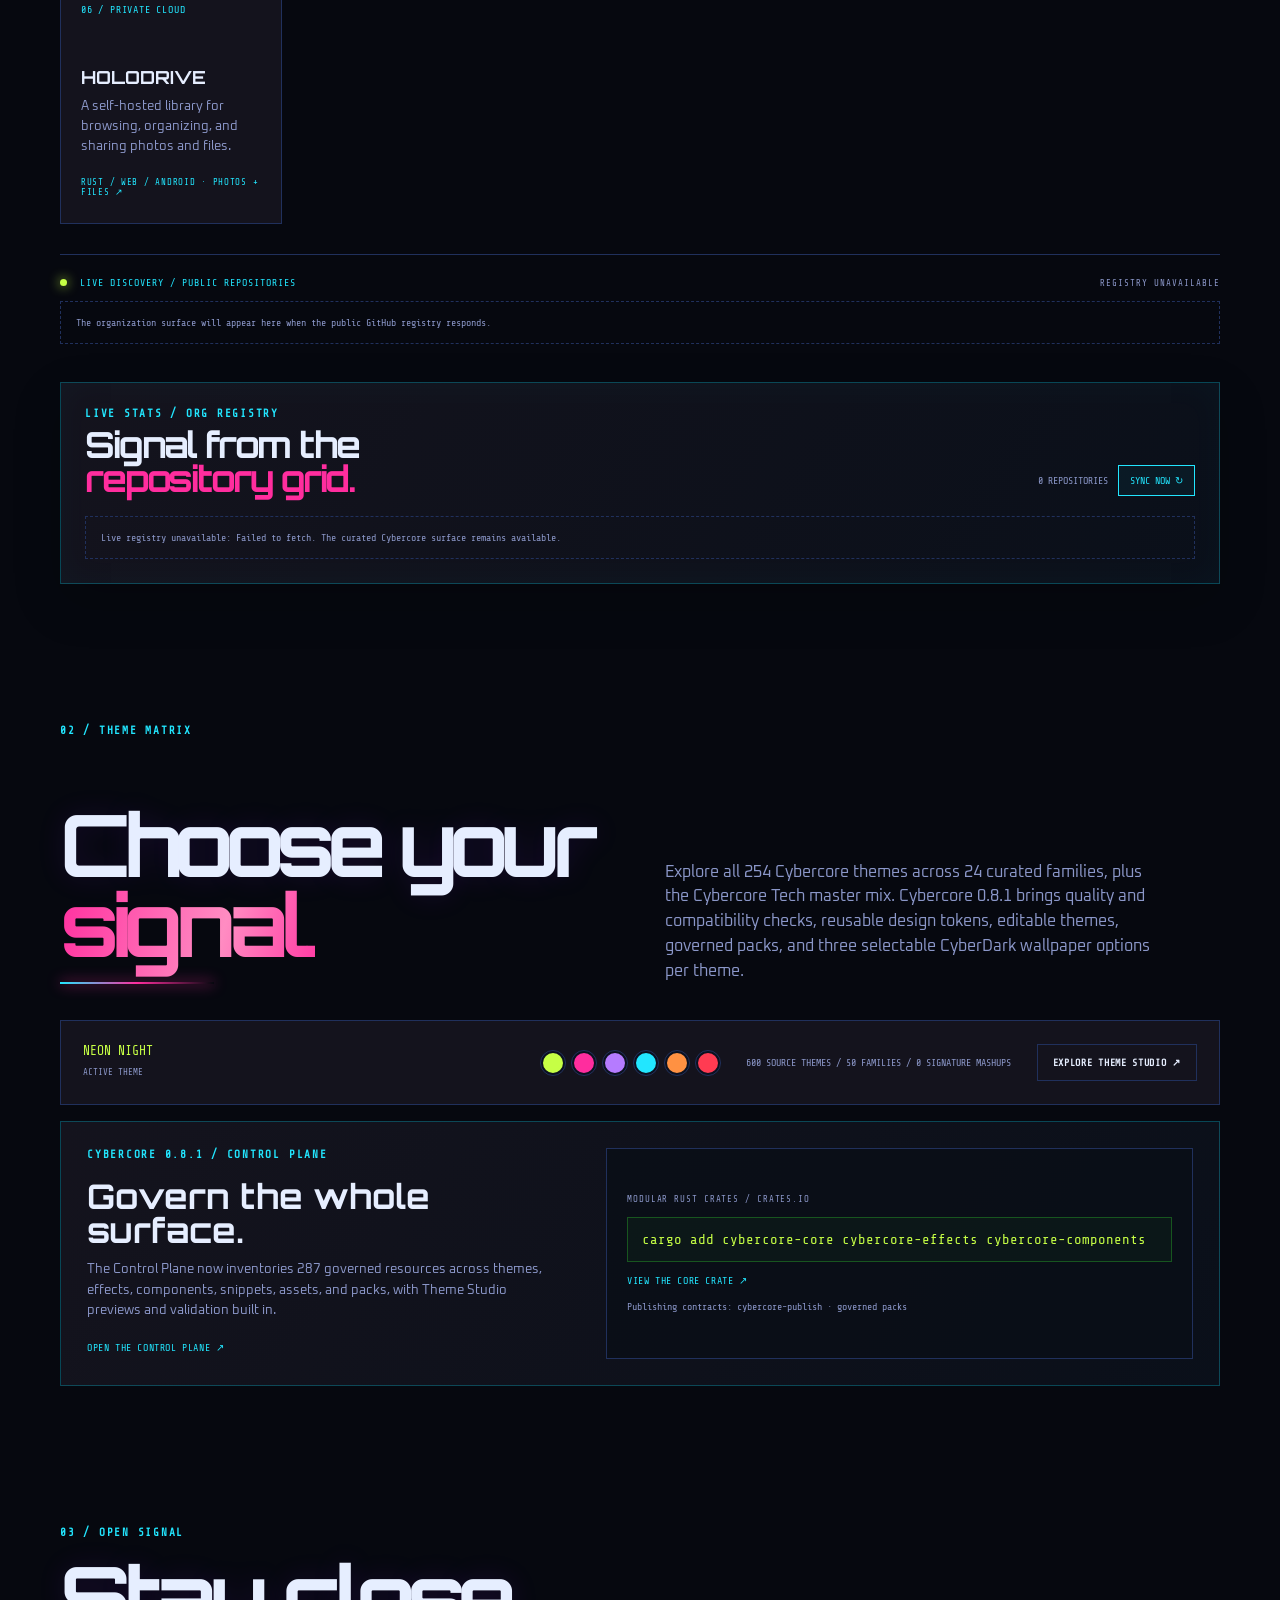
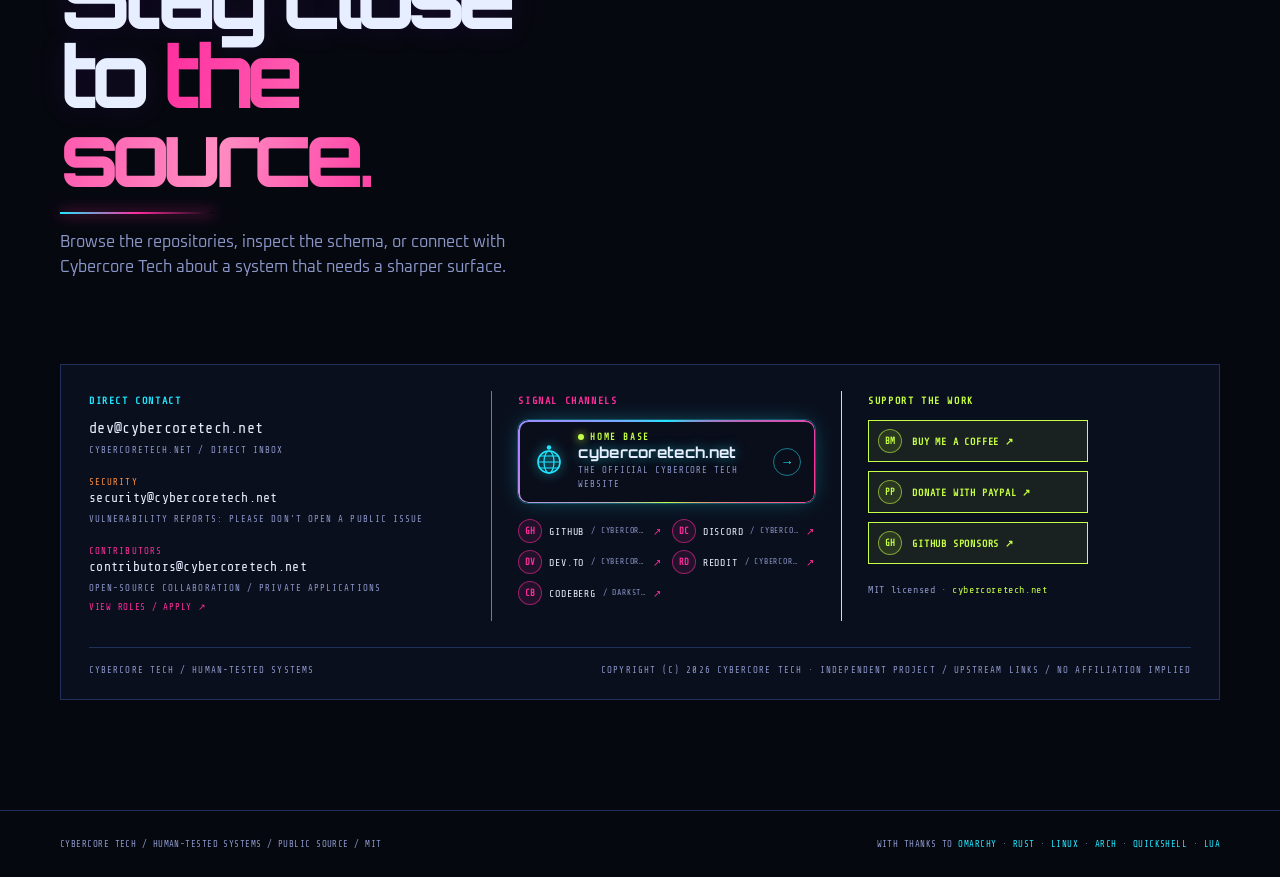
==== commit f1b07753: "feat(theme-chooser): integrate shared 600-theme chooser" ====
--- a/index.html
+++ b/index.html
@@ -6,12 +6,13 @@
   <meta name="description" content="Cybercore Tech — schema-driven systems for the dark edge.">
   <title>Cybercore Tech — Systems for the dark edge</title>
   <link rel="stylesheet" href="styles.css">
+  <link rel="stylesheet" href="theme-chooser/cybercore-theme-chooser.css">
 </head>
 <body>
   <header class="site-header">
     <a class="brand" href="#top" data-brand-phase="0" aria-label="Cybercore Tech home"><span class="brand-emblem">CC</span><span class="brand-name">CYBERCORE <b>/</b> TECH</span></a>
     <nav class="main-nav" aria-label="Primary navigation"><a href="#framework">FRAMEWORK</a><a href="#systems">SYSTEMS</a><a href="#themes">THEMES</a><a href="#connect">CONNECT</a><a data-cybercore-master-docs href="https://cybercoretech.github.io/cybercore/docs.html" style="color:#22e6ff;border:1px solid #263454;border-radius:999px;padding:7px 12px;text-decoration:none;font:600 .7rem ui-monospace,monospace;letter-spacing:.08em;white-space:nowrap">MASTER DOCS ↗</a></nav>
-    <div class="theme-picker"><span class="theme-label">THEME</span><button id="themeButton" class="theme-button" type="button" aria-haspopup="listbox" aria-expanded="false" aria-controls="themeMenu">LOADING THEMES…</button><div id="themeMenu" class="theme-menu" role="listbox" aria-label="Choose a Cybercore theme" hidden></div><select id="themeSelect" aria-hidden="true" tabindex="-1"><option>LOADING THEMES…</option></select></div>
+    <div class="theme-picker" data-cc-theme-chooser></div>
   </header>
 
   <main id="top">
@@ -34,7 +35,15 @@
     <section class="section connect" id="connect"><div><p class="eyebrow">03 / OPEN SIGNAL</p><h2>Stay close<br>to <em>the source.</em></h2><p>Browse the repositories, inspect the schema, or connect with Cybercore Tech about a system that needs a sharper surface.</p></div><cybercore-contact class="contact-block"><a href="mailto:dev@cybercoretech.net">dev@cybercoretech.net</a></cybercore-contact></section>
   </main>
   <footer><span>CYBERCORE TECH / HUMAN-TESTED SYSTEMS / PUBLIC SOURCE / MIT</span><span class="thanks-links">WITH THANKS TO <a href="https://omarchy.org/">OMARCHY</a> · <a href="https://www.rust-lang.org/">RUST</a> · <a href="https://www.kernel.org/">LINUX</a> · <a href="https://archlinux.org/">ARCH</a> · <a href="https://quickshell.org/">QUICKSHELL</a> · <a href="https://www.lua.org/">LUA</a></span></footer>
-  <script src="app.js"></script>
+  <script>
+  window.SITE = {
+    dataRoot: '/theme-chooser/data',
+    defaultTheme: 'neon-night',
+    mashups: []
+  };
+</script>
+<script src="theme-chooser/cybercore-theme-chooser.js"></script>
+<script src="app.js"></script>
   <script type="module" src="kit/contact.js"></script>
 </body>
 </html>
--- a/styles.css
+++ b/styles.css
@@ -0,0 +1,42 @@
+@import url('https://fonts.googleapis.com/css2?family=Audiowide&family=Orbitron:wght@500;600;700;800&family=Oxanium:wght@400;500;600;700&family=Share+Tech+Mono&display=swap');
+:root{--bg:#09080f;--white:#f0f0f2;--acid:#39ff33;--pink:#ff147f;--purple:#8a22e2;--cyan:#00e5ff;--orange:#ff9000;--panel:#16151f;--line:#32303e;--muted:#807f8b;--sans:Oxanium,system-ui,sans-serif;--display:Orbitron,Oxanium,sans-serif;--mono:'Share Tech Mono',monospace;--x:50vw;--y:30vh}*{box-sizing:border-box}html{scroll-behavior:smooth}body{margin:0;background:var(--bg);color:var(--white);font:16px/1.55 var(--sans);overflow-x:hidden}body:before{content:"";position:fixed;inset:-10%;z-index:-2;pointer-events:none;background:radial-gradient(circle at var(--x) var(--y),#00e5ff22,transparent 18rem),radial-gradient(ellipse at 82% 10%,#8a22e22f,transparent 29rem),radial-gradient(ellipse at 12% 70%,#ff147f14,transparent 27rem),linear-gradient(90deg,#32303e22 1px,transparent 1px),linear-gradient(#32303e22 1px,transparent 1px);background-size:auto,auto,auto,72px 72px,72px 72px;animation:drift 18s ease-in-out infinite alternate}body:after{content:"";position:fixed;inset:0;z-index:-1;pointer-events:none;opacity:.13;background:linear-gradient(115deg,transparent 0 28%,#00e5ff 28.2%,transparent 28.4% 68%,#ff147f 68.2%,transparent 68.4%);mix-blend-mode:screen}@keyframes drift{to{transform:scale(1.08) translate(1%,1%)}}a{color:inherit;text-decoration:none}.site-header{position:sticky;top:0;z-index:5;display:flex;align-items:center;gap:28px;min-height:76px;padding:14px clamp(20px,5vw,70px);border-bottom:1px solid #00e5ff3b;background:#09080fe8;backdrop-filter:blur(18px)}.brand{display:flex;align-items:center;gap:10px;min-width:226px;color:var(--brand-color,var(--cyan));font:700 13px var(--display);letter-spacing:.12em;transition:color .8s,text-shadow .8s}.brand[data-brand-phase="0"]{--brand-color:var(--cyan);--brand-second:var(--purple)}.brand[data-brand-phase="1"]{--brand-color:var(--pink);--brand-second:var(--orange)}.brand[data-brand-phase="2"]{--brand-color:var(--acid);--brand-second:var(--cyan)}.brand[data-brand-phase="3"]{--brand-color:var(--orange);--brand-second:var(--pink)}.brand[data-brand-phase="4"]{--brand-color:var(--purple);--brand-second:var(--cyan)}.brand[data-brand-phase="5"]{--brand-color:#ffe600;--brand-second:var(--acid)}.brand-emblem{position:relative;display:grid;place-items:center;width:35px;height:35px;border:1px solid var(--brand-color);border-radius:10px 50% 10px 50%;font:700 12px var(--mono);box-shadow:0 0 20px color-mix(in srgb,var(--brand-color) 45%,transparent);transition:transform .8s,border-color .8s,box-shadow .8s}.brand-emblem:after{content:"";position:absolute;inset:6px;border:1px solid var(--brand-second);border-radius:50%;animation:orbit 5s linear infinite}.brand[data-brand-phase="1"] .brand-emblem,.brand[data-brand-phase="4"] .brand-emblem{transform:rotate(180deg)}.brand-name b{color:var(--pink)}@keyframes orbit{to{transform:rotate(360deg)}}.main-nav{display:flex;gap:26px;margin-left:auto}.main-nav a{position:relative;padding:9px 2px;color:var(--muted);font:400 11px var(--mono);letter-spacing:.13em;transition:color .2s,font-size .2s,font-weight .2s,letter-spacing .2s,transform .2s,text-shadow .2s}.main-nav a:after{content:"";position:absolute;bottom:0;left:0;right:0;height:1px;background:var(--nav,var(--cyan));transform:scaleX(0);transition:transform .2s}.main-nav a:hover{color:var(--nav,var(--cyan));font-size:13px;font-weight:800;letter-spacing:.17em;transform:translateY(-2px);text-shadow:0 0 14px var(--nav,var(--cyan))}.main-nav a:hover:after{transform:scaleX(1)}.main-nav a:nth-child(2){--nav:var(--pink)}.main-nav a:nth-child(3){--nav:var(--acid)}.main-nav a:nth-child(4){--nav:var(--orange)}.theme-picker{padding:9px 11px;border:1px solid var(--pink);color:var(--pink);background:#ff147f0e;font:10px var(--mono);letter-spacing:.08em;white-space:nowrap}.theme-picker select{max-width:210px;border:0;outline:0;color:var(--white);background:transparent;font:10px var(--mono);text-transform:uppercase}.hero,.section{width:min(1160px,calc(100% - 44px));margin:auto}.hero{display:grid;grid-template-columns:1fr 1fr;gap:clamp(34px,7vw,100px);align-items:center;min-height:calc(100vh - 76px);padding:90px 0}.eyebrow{margin:0 0 18px;color:var(--cyan);font:700 11px var(--mono);letter-spacing:.16em}.hero h1,.section h2{margin:0;font:700 clamp(42px,7vw,86px)/.92 var(--display);letter-spacing:-.08em;text-shadow:0 0 28px #8a22e224}.hero h1 em,.section h2 em{color:var(--pink);font-style:normal;text-shadow:0 0 24px #ff147f99}.lede{max-width:560px;margin:27px 0;color:var(--muted);font-size:clamp(16px,1.8vw,20px)}.actions{display:flex;flex-wrap:wrap;gap:10px}.button{display:inline-block;padding:12px 15px;border:1px solid var(--line);color:var(--white);font:700 10px var(--mono);letter-spacing:.07em;transition:transform .2s,border-color .2s,box-shadow .2s}.button:hover{transform:translateY(-3px);border-color:var(--cyan);box-shadow:0 10px 25px #00e5ff22}.button.primary{border-color:var(--acid);color:var(--bg);background:var(--acid)}.signal{display:flex;align-items:center;gap:9px;margin-top:30px;color:var(--muted);font:10px var(--mono);letter-spacing:.1em}.signal i{width:8px;height:8px;border-radius:50%;background:var(--acid);box-shadow:0 0 12px var(--acid)}.signal b{color:var(--line)}.console{border:1px solid #00e5ff58;background:#0b1018d9;box-shadow:0 25px 75px #8a22e21f}.console-head,.console-foot{display:flex;justify-content:space-between;padding:11px 14px;color:var(--muted);font:10px var(--mono)}.console-head{border-bottom:1px solid #00e5ff2c}.console-head strong{color:var(--acid)}.console-body{padding:30px}.console-kicker{color:var(--muted);font:10px var(--mono);letter-spacing:.12em}.console h2{margin:10px 0;font:700 clamp(28px,4vw,46px)/.96 var(--display)}.console h2 span{color:var(--cyan)}.graph{display:flex;justify-content:space-between;align-items:center;gap:12px;min-height:220px}.core{display:grid;place-items:center;width:112px;height:112px;border:1px solid var(--cyan);border-radius:50%;color:var(--cyan);background:radial-gradient(circle,#00e5ff26,transparent 65%);box-shadow:0 0 45px #00e5ff3b;text-align:center;font:11px var(--mono)}.nodes{display:grid;gap:10px}.nodes b{padding:8px 10px;border:1px solid var(--purple);color:#d0a8ff;background:#8a22e21c;font:10px var(--mono)}.nodes.pink b{border-color:var(--pink);color:var(--pink);background:#ff147f12}.console-foot{border-top:1px solid #00e5ff25}.console-foot b{color:var(--acid)}.section{padding:110px 0}.section-head{display:grid;grid-template-columns:1fr 1fr;gap:50px;align-items:end;margin-bottom:36px}.section-head h2{grid-column:1}.section-head>p:last-child{margin:0;color:var(--muted);max-width:500px}.repo-grid{display:grid;grid-template-columns:repeat(5,1fr);gap:12px}.repo{position:relative;min-height:250px;padding:20px;border:1px solid var(--line);border-top:2px solid var(--repo-color,var(--cyan));background:#16151fe8;transition:transform .25s,border-color .25s,box-shadow .25s}.repo:hover{transform:translateY(-8px) rotate(-1deg);border-color:var(--repo-color);box-shadow:0 18px 40px color-mix(in srgb,var(--repo-color) 20%,transparent)}.repo span,.repo b{color:var(--repo-color);font:10px var(--mono);letter-spacing:.08em}.repo h3{margin:45px 0 9px;font:700 18px var(--display)}.repo p{min-height:80px;margin:0;color:var(--muted);font-size:13px}.repo b{display:block;font-size:9px}.repo.cyan{--repo-color:var(--cyan)}.repo.pink{--repo-color:var(--pink)}.repo.acid{--repo-color:var(--acid)}.repo.orange{--repo-color:var(--orange)}.repo.purple{--repo-color:var(--purple)}.theme-section{padding-top:30px}.theme-panel{display:flex;align-items:center;gap:26px;padding:22px;border:1px solid var(--line);background:#16151fe8}.theme-panel strong{display:block;color:var(--acid);font:13px var(--mono)}.theme-panel small{color:var(--muted);font:9px var(--mono)}.swatches{display:flex;gap:7px;margin-left:auto}.swatches i{width:24px;height:24px;border:2px solid var(--panel);border-radius:50%;outline:1px solid var(--line)}.theme-count{color:var(--muted);font:10px var(--mono)}.connect{display:grid;grid-template-columns:1fr 1fr;gap:50px;padding-top:30px}.connect p:not(.eyebrow){max-width:500px;color:var(--muted)}.links{display:grid;grid-template-columns:1fr 1fr;gap:10px;align-content:center}.links a{padding:13px;border:1px solid var(--line);color:var(--cyan);font:10px var(--mono);transition:color .2s,border-color .2s,transform .2s,box-shadow .2s}.links a:hover{color:var(--acid);border-color:var(--acid);transform:translateX(5px);box-shadow:0 0 18px #39ff3320}footer{display:flex;justify-content:space-between;gap:20px;padding:28px max(22px,calc((100% - 1160px)/2));border-top:1px solid var(--line);color:var(--muted);font:9px var(--mono);letter-spacing:.05em}footer a{color:var(--cyan)}
+@media(max-width:1000px){.site-header{flex-wrap:wrap}.main-nav{order:3;width:100%;justify-content:center;margin:0}.hero{grid-template-columns:1fr}.repo-grid{grid-template-columns:repeat(2,1fr)}.section-head{display:block}.section-head>p:last-child{margin-top:20px}}@media(max-width:600px){.site-header{gap:12px;padding:12px 16px}.brand{min-width:190px}.main-nav{gap:12px;justify-content:space-between}.main-nav a{font-size:9px}.theme-picker{margin-left:auto}.hero,.section{width:calc(100% - 30px)}.hero{padding:65px 0}.repo-grid{grid-template-columns:1fr}.theme-panel,.connect{display:block}.swatches{margin:18px 0}.links{margin-top:25px}.links a{font-size:9px}footer{display:block;padding:24px 15px}footer span{display:block;margin:8px 0}}
+@media(prefers-reduced-motion:reduce){*,*:before,*:after{animation:none!important;transition:none!important}}
+
+/* Signal effects for the major headlines and upstream acknowledgements. */
+.hero h1,.section h2{position:relative;text-shadow:0 0 28px #8a22e224;animation:heading-signal 6.8s ease-in-out infinite}.hero h1:after,.section h2:after{content:"";display:block;width:clamp(80px,12vw,170px);height:2px;margin-top:18px;background:linear-gradient(90deg,var(--cyan),var(--pink),transparent);box-shadow:0 0 14px var(--pink);transform-origin:left;animation:heading-line 4.6s ease-in-out infinite}.hero h1 em,.section h2 em{color:transparent;background:linear-gradient(105deg,var(--pink) 0%,#ff8cc2 28%,var(--pink) 47%,var(--purple) 70%,var(--pink) 100%);background-size:240% 100%;-webkit-background-clip:text;background-clip:text;text-shadow:none;animation:neon-sweep 5.5s linear infinite}.section-head h2{animation-delay:-1.7s}.theme-section h2{animation-delay:-3.2s}.connect h2{animation-delay:-4.4s}
+.thanks-links a{display:inline-block;--thanks-color:var(--cyan);transition:color .18s,transform .18s,text-shadow .18s,font-weight .18s}.thanks-links a:nth-of-type(2){--thanks-color:var(--orange)}.thanks-links a:nth-of-type(3){--thanks-color:var(--acid)}.thanks-links a:nth-of-type(4){--thanks-color:#55aaff}.thanks-links a:nth-of-type(5){--thanks-color:var(--purple)}.thanks-links a:nth-of-type(6){--thanks-color:var(--pink)}.thanks-links a:hover,.thanks-links a:focus-visible{color:var(--thanks-color);font-weight:800;text-shadow:0 0 13px var(--thanks-color);transform:translateY(-5px) scale(1.16);animation:thanks-bounce .58s cubic-bezier(.2,1.7,.35,1) both}
+@keyframes heading-signal{0%,100%{text-shadow:0 0 22px #8a22e21d}50%{text-shadow:0 0 34px #ff147f42,0 0 58px #00e5ff1c}}@keyframes heading-line{0%,100%{transform:scaleX(.55);opacity:.55}50%{transform:scaleX(1);opacity:1}}@keyframes neon-sweep{to{background-position:240% 0}}@keyframes thanks-bounce{0%{transform:translateY(0) scale(1)}38%{transform:translateY(-8px) scale(1.2) rotate(-2deg)}70%{transform:translateY(2px) scale(.98) rotate(1deg)}100%{transform:translateY(-5px) scale(1.16)}}
+@media(prefers-reduced-motion:reduce){.hero h1,.section h2,.hero h1:after,.section h2:after,.hero h1 em,.section h2 em,.thanks-links a{animation:none!important}}
+
+/* Keep the native theme menu aligned with the site's dark control surface. */
+.theme-picker select{color-scheme:dark}
+.theme-picker select option,.theme-picker select optgroup{background:var(--panel);color:var(--white)}
+
+/* Custom theme menu: native select popups ignore site colors on some platforms. */
+.theme-picker{position:relative;display:flex;align-items:center;gap:8px}
+.theme-label{color:var(--pink);font:10px var(--mono);letter-spacing:.08em}
+.theme-picker #themeSelect{display:none}
+.theme-button{position:relative;min-width:165px;max-width:225px;padding:0 25px 0 0;border:0;outline:0;overflow:hidden;color:var(--white);background:transparent;font:10px var(--mono);letter-spacing:.04em;text-align:left;text-overflow:ellipsis;text-transform:uppercase;white-space:nowrap;cursor:pointer}
+.theme-button:after{content:"⌄";position:absolute;right:2px;top:-2px;color:var(--pink);font:14px var(--mono);transition:transform .18s}
+.theme-button[aria-expanded="true"]:after{transform:rotate(180deg)}
+.theme-button:focus-visible{color:var(--acid);text-shadow:0 0 10px var(--acid)}
+.theme-menu[hidden]{display:none}
+.theme-menu{position:absolute;top:calc(100% + 8px);right:0;z-index:60;width:min(290px,calc(100vw - 30px));max-height:min(70vh,520px);overflow:auto;padding:6px;background:var(--panel);border:1px solid var(--pink);box-shadow:0 18px 45px #000b,0 0 22px color-mix(in srgb,var(--pink) 22%,transparent)}
+.theme-group-label{padding:9px 10px 5px;color:var(--acid);font:700 9px var(--mono);letter-spacing:.06em;text-transform:uppercase}
+.theme-option{display:block;width:100%;padding:7px 10px;border:0;color:var(--white);background:transparent;font:10px var(--mono);letter-spacing:.03em;text-align:left;text-transform:uppercase;cursor:pointer}
+.theme-option:hover,.theme-option:focus-visible{color:var(--acid);background:color-mix(in srgb,var(--pink) 18%,transparent);outline:0}
+.theme-option[aria-selected="true"]{color:var(--pink);background:color-mix(in srgb,var(--pink) 12%,transparent);font-weight:700}
+
+/* Live organization registry surfaces. */
+.discovered-wrap{margin-top:30px;padding-top:22px;border-top:1px solid var(--line)}.live-title{display:flex;justify-content:space-between;gap:18px;align-items:center;margin-bottom:13px;color:var(--cyan);font:10px var(--mono);letter-spacing:.1em}.live-title small{color:var(--muted);font-size:9px}.live-dot{display:inline-block;width:7px;height:7px;margin-right:7px;border-radius:50%;background:var(--acid);box-shadow:0 0 12px var(--acid);animation:live-pulse 1.8s ease-in-out infinite}.discovered-grid{display:grid;grid-template-columns:repeat(auto-fit,minmax(180px,1fr));gap:9px}.discovered-repo{display:flex;flex-direction:column;min-height:104px;padding:13px;border:1px solid #00e5ff38;background:#0d131dcc;transition:transform .2s,border-color .2s,box-shadow .2s}.discovered-repo:hover{transform:translateY(-4px);border-color:var(--cyan);box-shadow:0 12px 25px #00e5ff1c}.discovered-repo strong{color:var(--white);font:700 12px var(--display);letter-spacing:.04em}.discovered-repo small{margin-top:6px;color:var(--muted);font:9px var(--mono);line-height:1.4}.discovered-repo b{margin-top:auto;color:var(--acid);font:9px var(--mono)}.live-empty{margin:0;padding:15px;color:var(--muted);font:10px var(--mono);border:1px dashed var(--line)}.live-stats-panel{margin-top:38px;padding:24px;border:1px solid #00e5ff42;background:linear-gradient(125deg,#16151fe8,#0b111be8);box-shadow:inset 0 0 35px #00e5ff08,0 18px 45px #0003}.live-panel-head{display:flex;justify-content:space-between;align-items:flex-end;gap:25px;margin-bottom:20px}.live-panel-head .eyebrow{margin-bottom:8px}.live-panel-head h3{margin:0;font:700 clamp(22px,3vw,36px)/.95 var(--display);letter-spacing:-.06em}.live-panel-head h3 em{color:var(--pink);font-style:normal}.live-actions{display:flex;align-items:center;gap:10px;color:var(--muted);font:10px var(--mono)}.live-actions button{cursor:pointer;padding:9px 11px;border:1px solid var(--cyan);color:var(--cyan);background:#00e5ff0c;font:10px var(--mono);transition:transform .2s,background .2s,box-shadow .2s}.live-actions button:hover{transform:translateY(-2px);background:#00e5ff1a;box-shadow:0 0 16px #00e5ff2b}.live-stat-grid{display:grid;grid-template-columns:repeat(auto-fit,minmax(210px,1fr));gap:10px}.live-stat-card{position:relative;display:flex;flex-direction:column;min-height:172px;padding:15px;border:1px solid var(--line);border-top:2px solid var(--stat-color,var(--cyan));background:#090e17cc;transition:transform .2s,border-color .2s,box-shadow .2s}.live-stat-card:hover{transform:translateY(-5px);border-color:var(--stat-color);box-shadow:0 14px 30px color-mix(in srgb,var(--stat-color) 17%,transparent)}.live-stat-card a{color:var(--white);font:700 14px var(--display);letter-spacing:.03em}.live-stat-card .repo-desc{min-height:34px;margin:7px 0 12px;color:var(--muted);font-size:11px;line-height:1.35}.stat-line{display:grid;grid-template-columns:repeat(3,1fr);gap:5px;margin-top:auto}.stat-line span{padding:6px 4px;border:1px solid #32303e99;color:var(--muted);font:9px var(--mono);text-align:center}.stat-line b{display:block;margin-bottom:2px;color:var(--stat-color,var(--cyan));font-size:12px}.live-meta{display:flex;justify-content:space-between;gap:6px;margin-bottom:10px;color:var(--muted);font:9px var(--mono)}.live-meta strong{color:var(--stat-color,var(--cyan));font-weight:400}.live-stat-card:nth-child(5n+2){--stat-color:var(--pink)}.live-stat-card:nth-child(5n+3){--stat-color:var(--acid)}.live-stat-card:nth-child(5n+4){--stat-color:var(--orange)}.live-stat-card:nth-child(5n+5){--stat-color:var(--purple)}@keyframes live-pulse{0%,100%{transform:scale(.8);opacity:.6}50%{transform:scale(1.15);opacity:1}}
+@media(max-width:720px){.live-panel-head{display:block}.live-actions{justify-content:space-between;margin-top:18px}.live-title{display:block}.live-title small{display:block;margin-top:7px}.live-stats-panel{padding:17px}}
+.contact-block{grid-column:1/-1;margin-top:18px;padding:26px 28px 22px;border:1px solid var(--line);background:color-mix(in srgb,var(--panel) 85%,transparent)}.contact-block a{color:var(--cyan)}@media(max-width:760px){.contact-block{padding:20px 16px}}
+.install-panel{display:grid;grid-template-columns:1fr 1.2fr;gap:30px;margin-top:16px;padding:26px;border:1px solid #00e5ff42;background:linear-gradient(125deg,#16151fe8,#0b111be8)}.install-copy h3{margin:0 0 10px;font:700 clamp(22px,3vw,34px)/1 var(--display)}.install-copy p:not(.eyebrow){max-width:460px;color:var(--muted);font-size:13px}.install-copy>a,.install-command>a{color:var(--cyan);font:10px var(--mono);letter-spacing:.06em}.install-copy code,.install-command code{color:var(--acid);font:inherit}.install-command{display:flex;flex-direction:column;justify-content:center;gap:13px;padding:20px;border:1px solid var(--line);background:#090e17cc}.install-command>span{color:var(--muted);font:9px var(--mono);letter-spacing:.1em}.install-command>code{display:block;overflow-wrap:anywhere;padding:14px;border:1px solid #39ff3344;background:#39ff330a;font:clamp(11px,1.4vw,14px) var(--mono)}.install-command small{color:var(--muted);font:10px/1.5 var(--mono)}
+@media(max-width:700px){.install-panel{grid-template-columns:1fr;padding:18px}.install-command{padding:14px}}
+
+
+/* Remove the legacy outer theme-picker frame. */
+.theme-picker[data-cc-theme-chooser] {
+  border: 0;
+}
--- a/theme-chooser/cybercore-theme-chooser.css
+++ b/theme-chooser/cybercore-theme-chooser.css
@@ -0,0 +1,143 @@
+/* Host-agnostic shared chooser. Override --cc-picker-* on the host as desired.
+   Legacy Control Plane class names are supported inside #picker. */
+.cc-theme-picker {
+  --cc-picker-bg: var(--panel, #16151f);
+  --cc-picker-fg: var(--white, #f0f0f2);
+  --cc-picker-line: var(--line, #32303e);
+  --cc-picker-accent: var(--pink, #ff147f);
+  --cc-picker-muted: var(--muted, #807f8b);
+  position: relative;
+  z-index: 20;
+  color: var(--cc-picker-fg);
+  font: 600 .68rem/1.2 var(--mono, ui-monospace, monospace);
+}
+.cc-theme-picker .cc-theme-button,
+.cc-theme-picker .theme-button {
+  display: flex;
+  align-items: center;
+  gap: .55rem;
+  min-width: 13.5rem;
+  max-width: 100%;
+  padding: .65rem .8rem;
+  color: inherit;
+  background: var(--glass, var(--cc-picker-bg));
+  border: 1px solid var(--cc-picker-accent);
+  cursor: pointer;
+  font: inherit;
+  letter-spacing: .08em;
+}
+.cc-theme-picker .cc-theme-button > span:first-of-type,
+.cc-theme-picker .theme-button > span:first-of-type {
+  flex: 1;
+  text-align: left;
+  white-space: nowrap;
+  overflow: hidden;
+  text-overflow: ellipsis;
+}
+.cc-theme-picker .cc-theme-button[aria-expanded="true"],
+.cc-theme-picker .theme-button[aria-expanded="true"] {
+  background: color-mix(in srgb, var(--cc-picker-accent) 14%, var(--cc-picker-bg));
+}
+.cc-theme-picker .cc-theme-swatch,
+.cc-theme-picker .theme-swatch {
+  width: .8rem;
+  height: .8rem;
+  flex: none;
+  background: conic-gradient(var(--acid, #39ff33) 0 25%, var(--pink, #ff147f) 0 50%, var(--cyan, #00e5ff) 0 75%, var(--purple, #8a22e2) 0);
+  box-shadow: 0 0 8px var(--cc-picker-accent);
+}
+.cc-theme-picker .cc-theme-menu,
+.cc-theme-picker .theme-menu {
+  position: absolute;
+  top: calc(100% + .5rem);
+  right: 0;
+  width: min(21rem, calc(100vw - 2rem));
+  z-index: 100;
+  background: color-mix(in srgb, var(--cc-picker-bg) 96%, transparent);
+  border: 1px solid var(--cc-picker-line);
+  box-shadow: 0 1.5rem 4rem #0009;
+  backdrop-filter: blur(16px);
+}
+.cc-theme-picker .cc-theme-menu[hidden],
+.cc-theme-picker .theme-menu[hidden] { display: none; }
+.cc-theme-picker .cc-theme-search,
+.cc-theme-picker .theme-search {
+  padding: .5rem;
+  border-bottom: 1px solid var(--cc-picker-line);
+}
+.cc-theme-picker .cc-theme-search input,
+.cc-theme-picker .theme-search input {
+  box-sizing: border-box;
+  width: 100%;
+  padding: .6rem .7rem;
+  color: var(--cc-picker-fg);
+  background: var(--bg, #09080f);
+  border: 1px solid var(--cc-picker-line);
+  font: inherit;
+  letter-spacing: .05em;
+}
+.cc-theme-picker .cc-theme-search input:focus-visible,
+.cc-theme-picker .theme-search input:focus-visible,
+.cc-theme-picker .cc-theme-button:focus-visible,
+.cc-theme-picker .theme-button:focus-visible,
+.cc-theme-picker .cc-theme-option:focus-visible,
+.cc-theme-picker .theme-option:focus-visible {
+  outline: 2px solid var(--cyan, #00e5ff);
+  outline-offset: 2px;
+}
+.cc-theme-picker .cc-theme-list,
+.cc-theme-picker .theme-list {
+  max-height: min(60vh, 28rem);
+  overflow: auto;
+  padding: .3rem;
+  overscroll-behavior: contain;
+}
+.cc-theme-picker .cc-theme-group-label {
+  position: sticky;
+  top: -.3rem;
+  z-index: 1;
+  margin: .35rem 0 .15rem;
+  padding: .5rem .55rem;
+  color: var(--cc-family, #00e5ff);
+  background: var(--cc-picker-bg);
+  border-left: 2px solid var(--cc-family, #00e5ff);
+  border-bottom: 1px solid color-mix(in srgb, var(--cc-family, #00e5ff) 35%, transparent);
+  font-size: .6rem;
+  letter-spacing: .12em;
+}
+.cc-theme-picker .cc-theme-option,
+.cc-theme-picker .theme-option {
+  display: flex;
+  align-items: center;
+  gap: .5rem;
+  width: 100%;
+  padding: .5rem .55rem;
+  color: var(--cc-picker-fg);
+  background: transparent;
+  border: 0;
+  text-align: left;
+  cursor: pointer;
+  font: inherit;
+  letter-spacing: .04em;
+}
+.cc-theme-picker .cc-theme-option[hidden],
+.cc-theme-picker .cc-theme-group-label[hidden],
+.cc-theme-picker .theme-option[hidden] { display: none; }
+.cc-theme-picker .cc-theme-option:hover,
+.cc-theme-picker .cc-theme-option:focus-visible,
+.cc-theme-picker .cc-theme-option[aria-selected="true"],
+.cc-theme-picker .theme-option:hover,
+.cc-theme-picker .theme-option:focus-visible,
+.cc-theme-picker .theme-option[aria-selected="true"] {
+  color: var(--cc-family, var(--cyan, #00e5ff));
+  background: color-mix(in srgb, var(--cc-family, var(--cyan, #00e5ff)) 14%, var(--cc-picker-bg));
+}
+.cc-theme-picker .cc-theme-dots { display: flex; gap: 2px; margin-left: auto; }
+.cc-theme-picker .cc-theme-dots i { width: .48rem; height: .48rem; border-radius: 50%; }
+.cc-theme-picker .cc-theme-error { color: #f66; }
+@media (max-width: 700px) {
+  .cc-theme-picker .cc-theme-button,
+  .cc-theme-picker .theme-button { min-width: 0; max-width: 12rem; }
+  .cc-theme-picker .cc-theme-menu,
+  .cc-theme-picker .theme-menu { position: fixed; top: 4.2rem; left: 1rem; right: 1rem; width: auto; }
+}
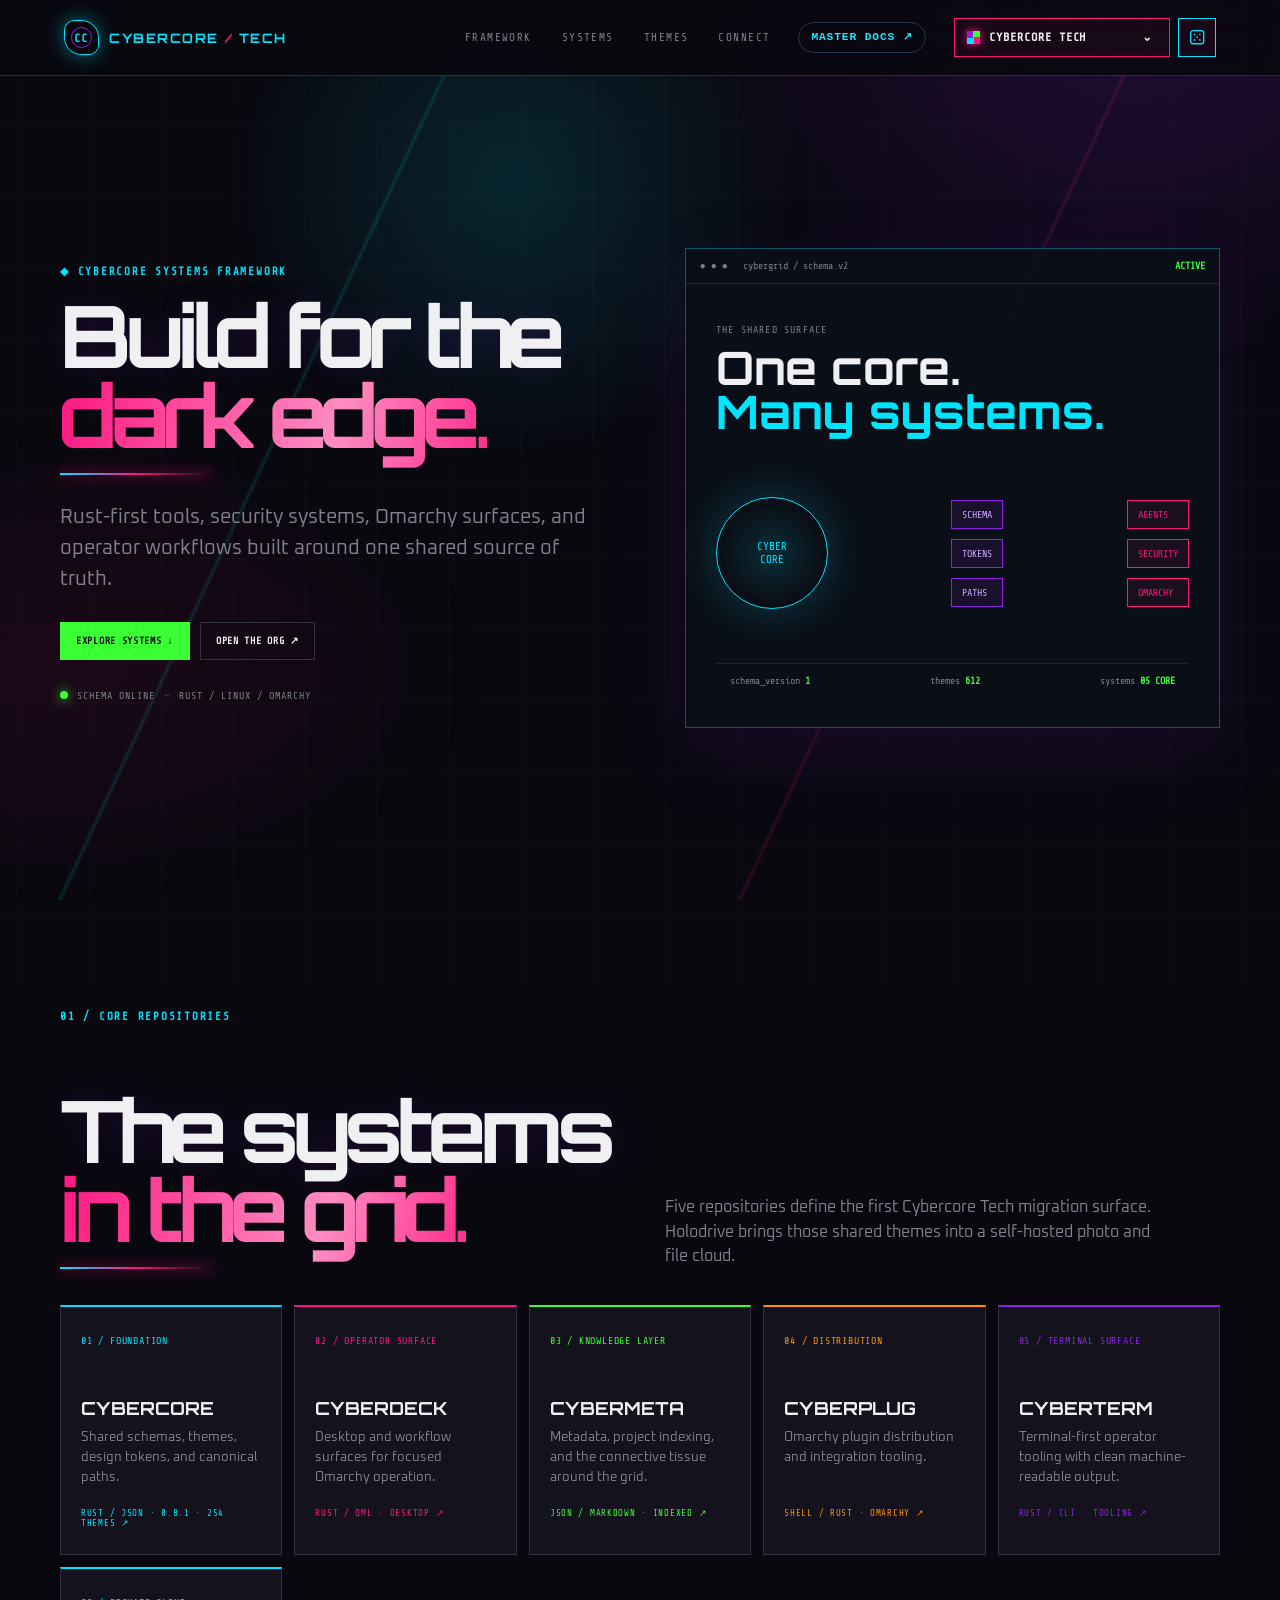
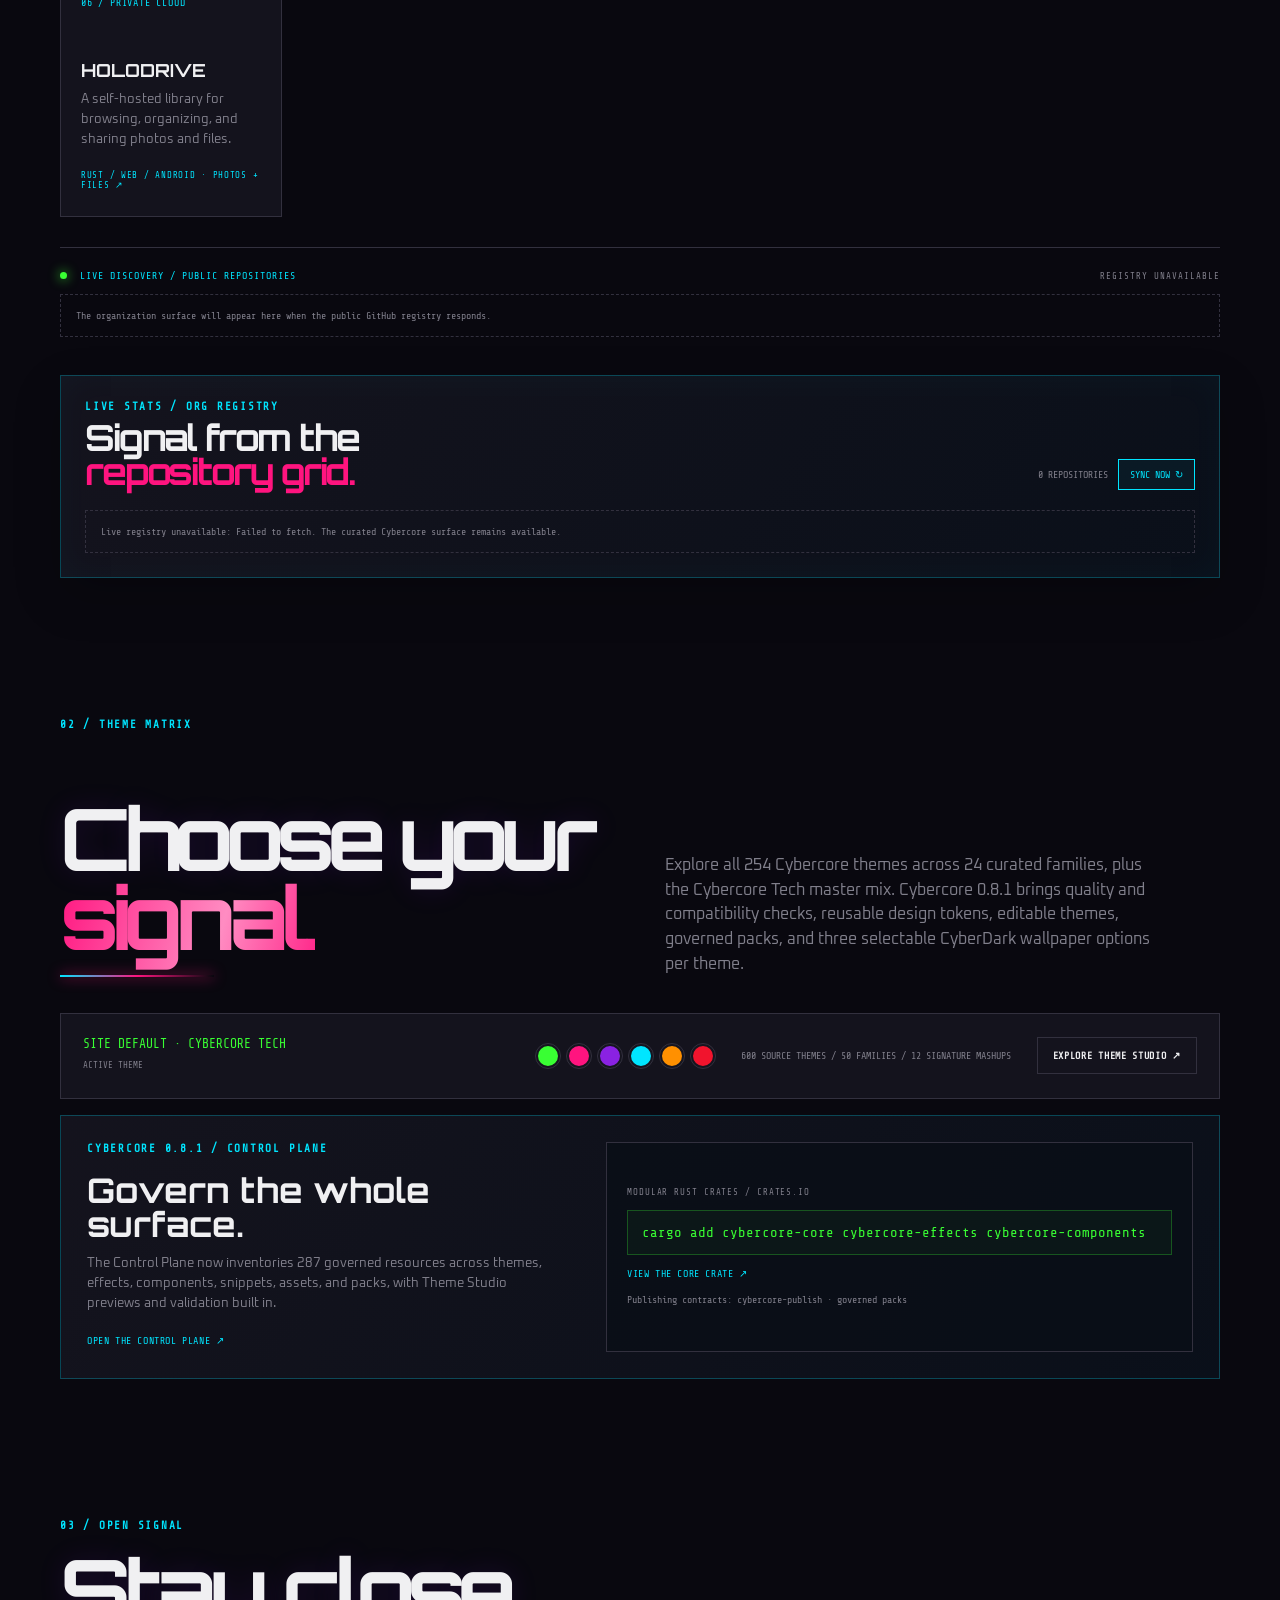
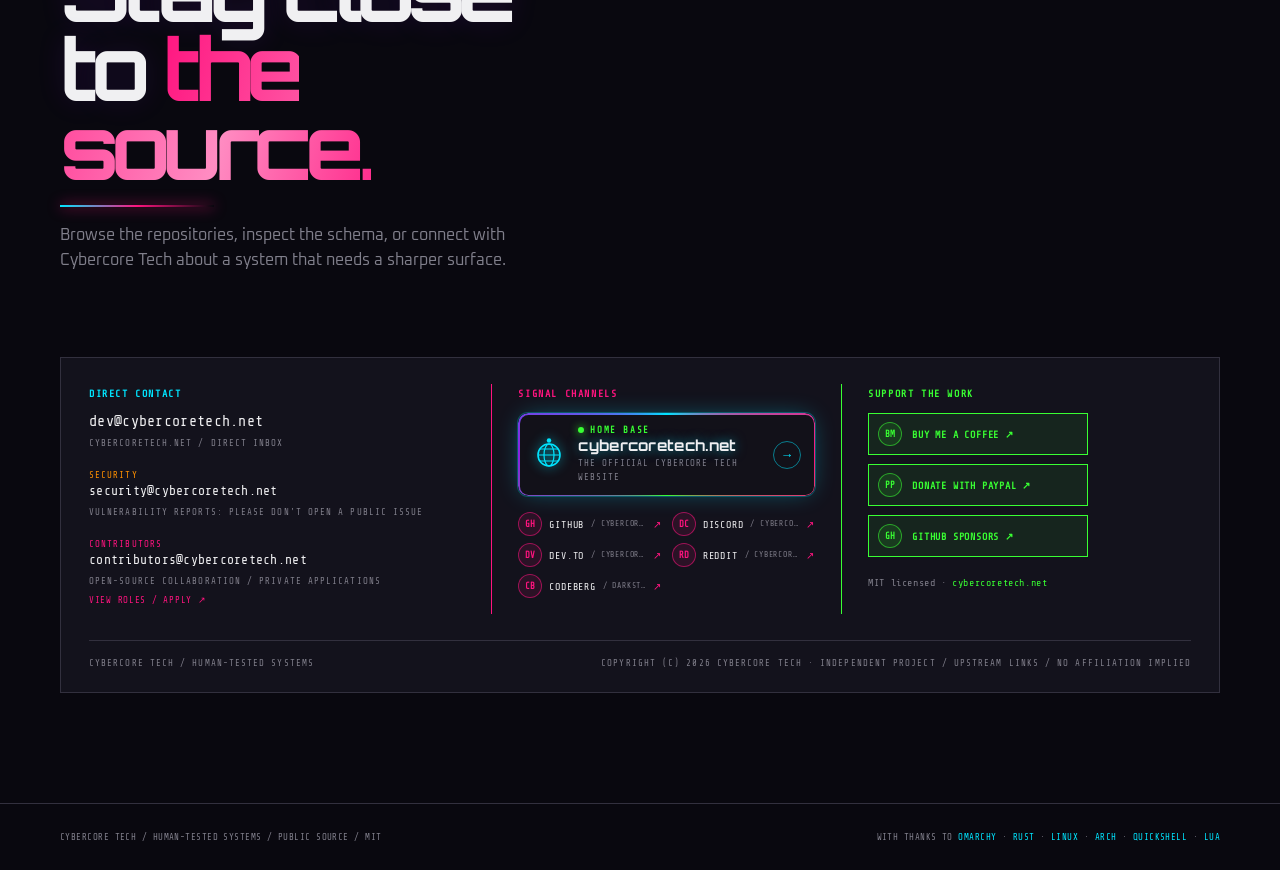
==== commit 6bb1fba4: "feat(themes): one universal theme chooser for every Cybercore site Replaces the per-site theme menus" ====
--- a/index.html
+++ b/index.html
@@ -6,13 +6,13 @@
   <meta name="description" content="Cybercore Tech — schema-driven systems for the dark edge.">
   <title>Cybercore Tech — Systems for the dark edge</title>
   <link rel="stylesheet" href="styles.css">
-  <link rel="stylesheet" href="theme-chooser/cybercore-theme-chooser.css">
+  <link rel="stylesheet" href="kit/chooser.css">
 </head>
 <body>
   <header class="site-header">
     <a class="brand" href="#top" data-brand-phase="0" aria-label="Cybercore Tech home"><span class="brand-emblem">CC</span><span class="brand-name">CYBERCORE <b>/</b> TECH</span></a>
     <nav class="main-nav" aria-label="Primary navigation"><a href="#framework">FRAMEWORK</a><a href="#systems">SYSTEMS</a><a href="#themes">THEMES</a><a href="#connect">CONNECT</a><a data-cybercore-master-docs href="https://cybercoretech.github.io/cybercore/docs.html" style="color:#22e6ff;border:1px solid #263454;border-radius:999px;padding:7px 12px;text-decoration:none;font:600 .7rem ui-monospace,monospace;letter-spacing:.08em;white-space:nowrap">MASTER DOCS ↗</a></nav>
-    <div class="theme-picker" data-cc-theme-chooser></div>
+    <cybercore-theme-chooser class="theme-picker" shuffle hotkeys></cybercore-theme-chooser>
   </header>
 
   <main id="top">
@@ -35,15 +35,9 @@
     <section class="section connect" id="connect"><div><p class="eyebrow">03 / OPEN SIGNAL</p><h2>Stay close<br>to <em>the source.</em></h2><p>Browse the repositories, inspect the schema, or connect with Cybercore Tech about a system that needs a sharper surface.</p></div><cybercore-contact class="contact-block"><a href="mailto:dev@cybercoretech.net">dev@cybercoretech.net</a></cybercore-contact></section>
   </main>
   <footer><span>CYBERCORE TECH / HUMAN-TESTED SYSTEMS / PUBLIC SOURCE / MIT</span><span class="thanks-links">WITH THANKS TO <a href="https://omarchy.org/">OMARCHY</a> · <a href="https://www.rust-lang.org/">RUST</a> · <a href="https://www.kernel.org/">LINUX</a> · <a href="https://archlinux.org/">ARCH</a> · <a href="https://quickshell.org/">QUICKSHELL</a> · <a href="https://www.lua.org/">LUA</a></span></footer>
-  <script>
-  window.SITE = {
-    dataRoot: '/theme-chooser/data',
-    defaultTheme: 'neon-night',
-    mashups: []
-  };
-</script>
-<script src="theme-chooser/cybercore-theme-chooser.js"></script>
-<script src="app.js"></script>
+  <script>window.SITE = { defaultTheme: 'cybercore-tech' };</script>
+  <script type="module" src="kit/chooser.js"></script>
+  <script src="app.js"></script>
   <script type="module" src="kit/contact.js"></script>
 </body>
 </html>
--- a/styles.css
+++ b/styles.css
@@ -36,7 +36,5 @@
 @media(max-width:700px){.install-panel{grid-template-columns:1fr;padding:18px}.install-command{padding:14px}}
 
 
-/* Remove the legacy outer theme-picker frame. */
-.theme-picker[data-cc-theme-chooser] {
-  border: 0;
-}
+/* Universal theme chooser: match the header's 10px-mono pink pill. */
+cybercore-theme-chooser.theme-picker{padding:0;border:0;background:none;color:inherit;--ccx-font:var(--mono);--ccx-tracking:.08em;--ccx-button-bg:#ff147f0e}
--- a/kit/chooser.css
+++ b/kit/chooser.css
@@ -0,0 +1,175 @@
+/* Cybercore universal theme chooser: styles.
+ *
+ * Every visual decision is a token, so each site can make the chooser look
+ * native without touching this file. Defaults read the standard Cybercore
+ * variables (--panel, --white, --line, --pink, --cyan, --mono…), so a site
+ * that already uses them needs nothing. Override on the element, e.g.:
+ *
+ *   cybercore-theme-chooser {
+ *     --ccx-font: var(--font-body);  --ccx-case: none;  --ccx-radius: 10px;
+ *     --ccx-bg: var(--surface-2);    --ccx-accent: var(--brand);
+ *   }
+ */
+cybercore-theme-chooser {
+  --ccx-font: var(--mono, ui-monospace, "JetBrains Mono", "SFMono-Regular", Menlo, Consolas, monospace);
+  --ccx-size: .75rem;
+  --ccx-weight: 600;
+  --ccx-case: uppercase;
+  --ccx-tracking: .1em;
+  --ccx-fg: var(--white, #f0f0f2);
+  --ccx-muted: var(--muted, #807f8b);
+  --ccx-bg: var(--panel, #16151f);
+  --ccx-field: var(--bg, #09080f);
+  --ccx-line: var(--line, #32303e);
+  --ccx-accent: var(--pink, #ff147f);
+  --ccx-focus: var(--cyan, #00e5ff);
+  --ccx-radius: 0px;
+  --ccx-clip: none;
+  --ccx-button-bg: color-mix(in srgb, var(--ccx-bg) 82%, transparent);
+  --ccx-button-width: 13.5rem;
+  --ccx-height: 2.4rem;
+  --ccx-menu-width: 19rem;
+  --ccx-shadow: 0 1.5rem 4rem rgb(0 0 0 / .55);
+  --ccx-blur: 18px;
+  --ccx-glow: 1;
+
+  position: relative;
+  display: inline-flex;
+  align-items: center;
+  gap: .5rem;
+  min-width: 0;
+  max-width: 100%;
+  font-family: var(--ccx-font);
+  font-size: var(--ccx-size);
+  line-height: 1.2;
+  color: var(--ccx-fg);
+  vertical-align: middle;
+}
+cybercore-theme-chooser:not(:defined) { min-width: var(--ccx-button-width); min-height: var(--ccx-height); }
+
+/* Reset: sites style bare buttons and inputs in many ways. */
+cybercore-theme-chooser button,
+cybercore-theme-chooser input {
+  all: unset;
+  box-sizing: border-box;
+  font-family: var(--ccx-font);
+  font-size: var(--ccx-size);
+  -webkit-tap-highlight-color: transparent;
+}
+cybercore-theme-chooser *, cybercore-theme-chooser *::before, cybercore-theme-chooser *::after { box-sizing: border-box; }
+cybercore-theme-chooser [hidden] { display: none !important; }
+
+cybercore-theme-chooser .ccx-picker { position: relative; min-width: 0; }
+
+cybercore-theme-chooser .ccx-button {
+  display: flex; align-items: center; gap: .55rem;
+  width: var(--ccx-button-width); max-width: 100%; min-height: var(--ccx-height);
+  padding: 0 .8rem;
+  font-weight: var(--ccx-weight); letter-spacing: var(--ccx-tracking); text-transform: var(--ccx-case);
+  color: var(--ccx-fg); background: var(--ccx-button-bg);
+  border: 1px solid var(--ccx-accent); border-radius: var(--ccx-radius); clip-path: var(--ccx-clip);
+  cursor: pointer; transition: background .2s, box-shadow .2s;
+}
+cybercore-theme-chooser .ccx-button:hover,
+cybercore-theme-chooser .ccx-button[aria-expanded="true"] {
+  background: color-mix(in srgb, var(--ccx-accent) 14%, var(--ccx-bg));
+  box-shadow: inset 0 0 calc(18px * var(--ccx-glow)) color-mix(in srgb, var(--ccx-accent) 30%, transparent);
+}
+cybercore-theme-chooser .ccx-button:focus-visible,
+cybercore-theme-chooser .ccx-shuffle:focus-visible { outline: 2px solid var(--ccx-focus); outline-offset: 2px; }
+cybercore-theme-chooser .ccx-button:disabled { cursor: default; opacity: .7; }
+cybercore-theme-chooser .ccx-label { flex: 1; min-width: 0; text-align: left; white-space: nowrap; overflow: hidden; text-overflow: ellipsis; }
+cybercore-theme-chooser .ccx-swatch {
+  flex: none; width: .8rem; height: .8rem; border-radius: min(var(--ccx-radius), 3px);
+  background: conic-gradient(var(--ccx-s1, var(--ccx-accent)) 0 25%, var(--ccx-s2, var(--ccx-focus)) 0 50%, var(--ccx-s3, var(--ccx-fg)) 0 75%, var(--ccx-s4, var(--ccx-muted)) 0);
+  box-shadow: 0 0 calc(8px * var(--ccx-glow)) var(--ccx-s2, var(--ccx-accent));
+}
+cybercore-theme-chooser .ccx-chev { flex: none; width: 1rem; text-align: center; transition: transform .2s; }
+cybercore-theme-chooser .ccx-button[aria-expanded="true"] .ccx-chev { transform: rotate(180deg); }
+
+cybercore-theme-chooser .ccx-shuffle {
+  display: grid; place-items: center; flex: none;
+  width: var(--ccx-height); height: var(--ccx-height);
+  color: var(--ccx-focus); background: var(--ccx-button-bg);
+  border: 1px solid var(--ccx-focus); border-radius: var(--ccx-radius); clip-path: var(--ccx-clip);
+  cursor: pointer; transition: background .2s, color .2s;
+}
+cybercore-theme-chooser .ccx-shuffle svg { width: 1.15rem; height: 1.15rem; }
+cybercore-theme-chooser .ccx-shuffle:hover { color: var(--ccx-field); background: var(--ccx-focus); }
+
+/* Menu */
+cybercore-theme-chooser .ccx-menu {
+  position: absolute; right: 0; top: calc(100% + .5rem); z-index: 1000;
+  width: var(--ccx-menu-width); max-width: calc(100vw - 2rem);
+  text-transform: none;
+  background: color-mix(in srgb, var(--ccx-bg) 96%, transparent);
+  border: 1px solid var(--ccx-line); border-radius: var(--ccx-radius);
+  -webkit-backdrop-filter: blur(var(--ccx-blur)); backdrop-filter: blur(var(--ccx-blur));
+  box-shadow: var(--ccx-shadow), 0 0 0 1px color-mix(in srgb, var(--ccx-accent) 20%, transparent);
+  overflow: hidden;
+  animation: ccx-in .2s cubic-bezier(.2, .8, .2, 1) both;
+}
+cybercore-theme-chooser .ccx-menu.ccx-left { right: auto; left: 0; }
+cybercore-theme-chooser .ccx-menu.ccx-sheet { position: fixed; right: auto; max-width: none; }
+@keyframes ccx-in { from { opacity: 0; transform: translateY(-6px) scale(.98); } }
+
+cybercore-theme-chooser .ccx-search { padding: .5rem; border-bottom: 1px solid var(--ccx-line); }
+cybercore-theme-chooser .ccx-search input {
+  display: block; width: 100%; padding: .6rem .65rem;
+  letter-spacing: .06em; color: var(--ccx-fg);
+  background: var(--ccx-field); border: 1px solid var(--ccx-line); border-radius: min(var(--ccx-radius), 8px);
+  cursor: text;
+}
+cybercore-theme-chooser .ccx-search input::placeholder { color: var(--ccx-muted); opacity: 1; text-transform: var(--ccx-case); }
+cybercore-theme-chooser .ccx-search input:focus { outline: none; border-color: var(--ccx-focus); box-shadow: 0 0 0 3px color-mix(in srgb, var(--ccx-focus) 22%, transparent); }
+
+cybercore-theme-chooser .ccx-list {
+  max-height: min(60vh, 26rem); overflow-y: auto; overscroll-behavior: contain;
+  padding: .3rem; scrollbar-width: thin; scrollbar-color: var(--ccx-accent) transparent;
+}
+cybercore-theme-chooser .ccx-list::-webkit-scrollbar { width: 8px; }
+cybercore-theme-chooser .ccx-list::-webkit-scrollbar-thumb { background: color-mix(in srgb, var(--ccx-accent) 70%, transparent); border-radius: 8px; }
+
+cybercore-theme-chooser .ccx-group {
+  position: sticky; top: -.3rem; z-index: 1;
+  display: flex; align-items: center; gap: .45rem;
+  margin: .35rem 0 .15rem; padding: .55rem .6rem .45rem;
+  font-weight: 700; letter-spacing: .14em; text-transform: var(--ccx-case);
+  color: var(--fa); border-left: 2px solid var(--fa);
+  border-bottom: 1px solid color-mix(in srgb, var(--fa) 35%, transparent);
+  background: color-mix(in srgb, var(--fa) 10%, var(--ccx-bg));
+}
+cybercore-theme-chooser .ccx-group span { flex: 1; min-width: 0; overflow: hidden; text-overflow: ellipsis; white-space: nowrap; }
+cybercore-theme-chooser .ccx-group em { flex: none; font-style: normal; opacity: .7; }
+
+cybercore-theme-chooser .ccx-option {
+  display: flex; align-items: center; gap: .5rem; width: 100%; min-height: 2.25rem;
+  padding: .45rem .6rem;
+  font-weight: 500; letter-spacing: .06em; text-transform: var(--ccx-case);
+  color: var(--ccx-fg); border-radius: min(var(--ccx-radius), 6px);
+  cursor: pointer; transition: color .12s, background .12s, box-shadow .12s;
+}
+cybercore-theme-chooser .ccx-option .ccx-name { flex: 1; min-width: 0; overflow: hidden; text-overflow: ellipsis; white-space: nowrap; }
+cybercore-theme-chooser .ccx-option:hover,
+cybercore-theme-chooser .ccx-option:focus-visible,
+cybercore-theme-chooser .ccx-option[aria-selected="true"] {
+  color: var(--fa); background: color-mix(in srgb, var(--fa) 15%, var(--ccx-bg));
+  box-shadow: inset 2px 0 var(--fa);
+}
+cybercore-theme-chooser .ccx-option:focus-visible { outline: 1px solid var(--fa); outline-offset: -1px; }
+cybercore-theme-chooser .ccx-option[aria-selected="true"]::before { content: "▸"; flex: none; }
+cybercore-theme-chooser .ccx-option[data-family="site"] { margin-bottom: .2rem; border: 1px dashed var(--ccx-line); --fa: var(--ccx-focus); }
+cybercore-theme-chooser .ccx-dots { display: flex; gap: 2px; flex: none; }
+cybercore-theme-chooser .ccx-dots i { width: .55rem; height: .55rem; border-radius: min(var(--ccx-radius), 2px); }
+cybercore-theme-chooser .ccx-empty { margin: 0; padding: 1rem .8rem; color: var(--ccx-muted); text-align: center; }
+
+@media (max-width: 480px) {
+  cybercore-theme-chooser { --ccx-button-width: min(11rem, 52vw); }
+}
+@media (prefers-reduced-motion: reduce) {
+  cybercore-theme-chooser .ccx-menu { animation: none; }
+  cybercore-theme-chooser * { transition: none !important; }
+}
+@media (hover: none) {
+  cybercore-theme-chooser .ccx-option { min-height: 2.75rem; }
+}
